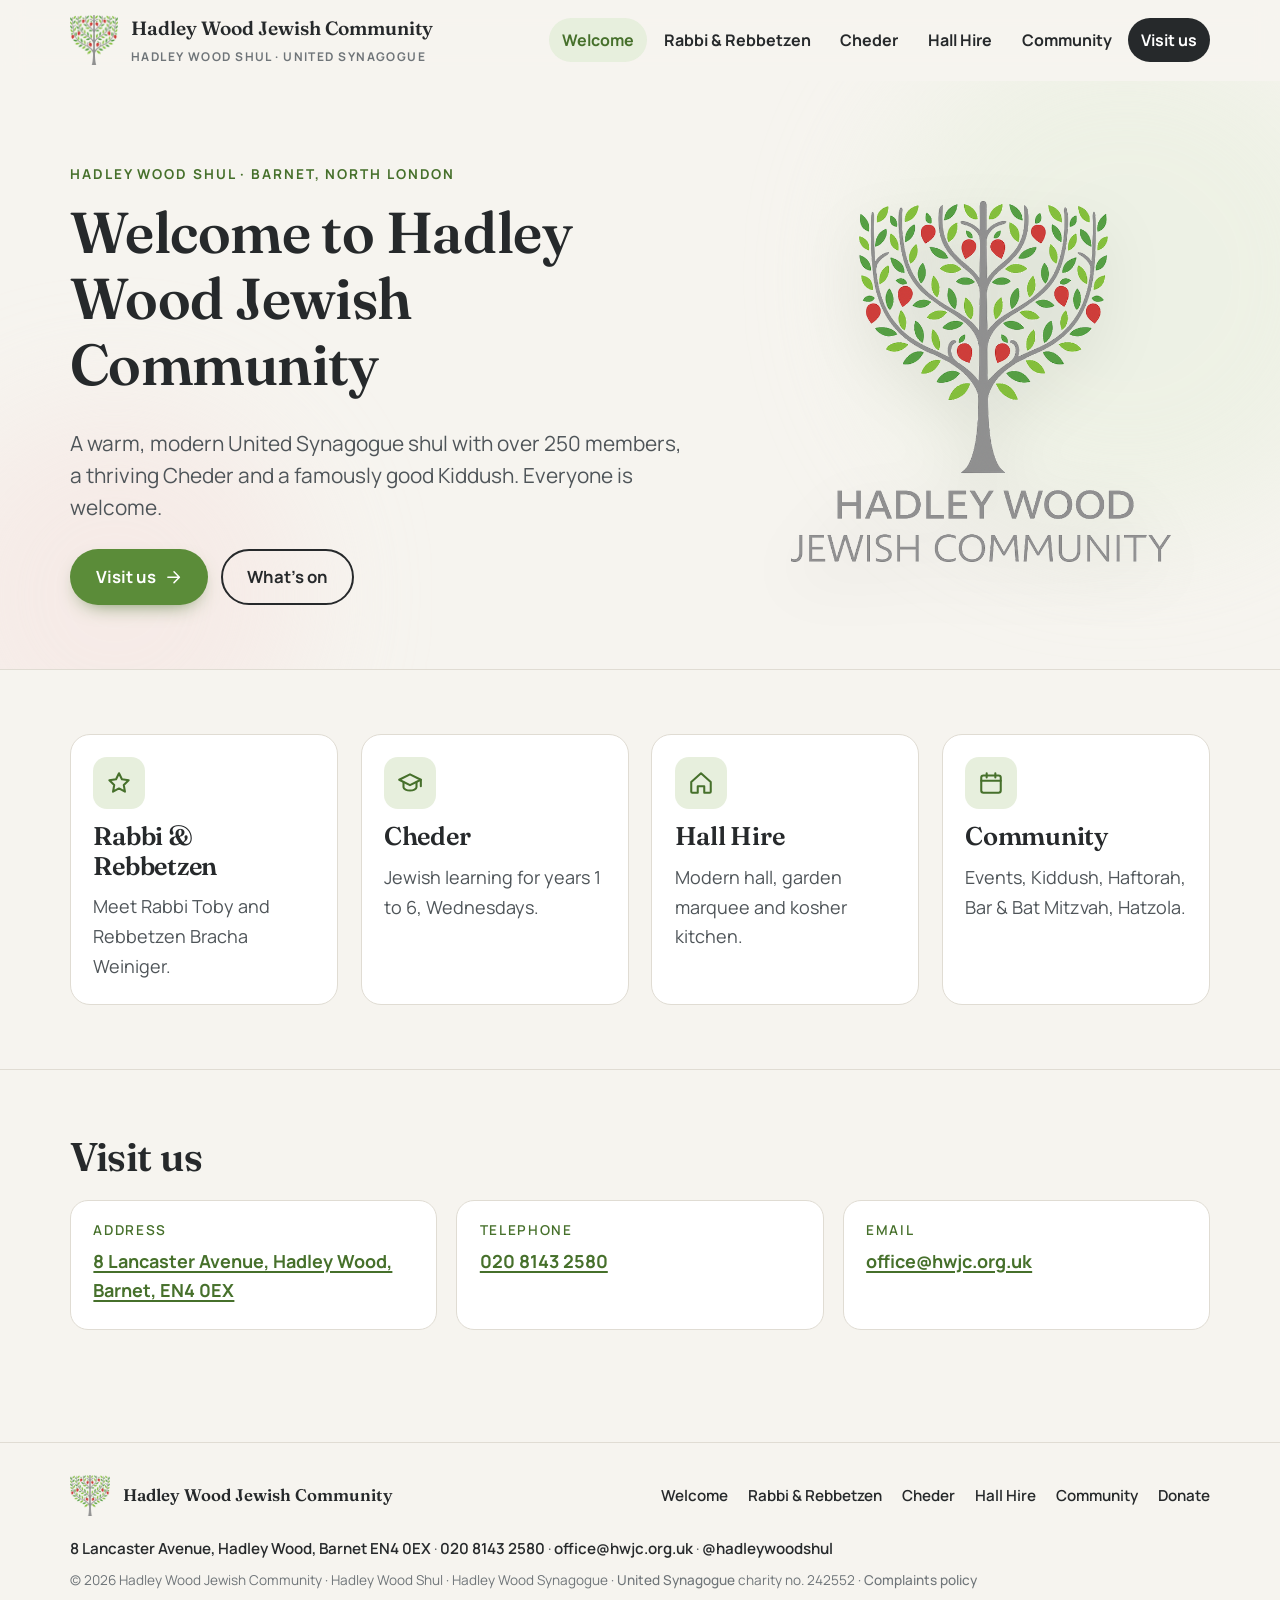
==== index.html @ 15d9c7f5 "Cut every page down to short, simple content - Each page now fits in about two screens on phone and " ====
<!DOCTYPE html>
<html lang="en-GB" data-palette="stone" class="no-js">
<head>
<meta charset="utf-8">
<meta name="viewport" content="width=device-width, initial-scale=1">
<title>Hadley Wood Jewish Community | Hadley Wood Shul &amp; Synagogue, Barnet</title>
<meta name="description" content="Hadley Wood Jewish Community (Hadley Wood Shul) is a warm, modern United Synagogue community in Hadley Wood, Barnet, North London. Services, Cheder, hall hire and events.">
<meta name="keywords" content="Hadley Wood Shul, Hadley Wood Jewish Community, Hadley Wood Synagogue, HWJC, synagogue Barnet, shul Barnet, United Synagogue Hadley Wood, Jewish community North London, cheder Hadley Wood, hall hire Hadley Wood, Rabbi Toby Weiniger, Rebbetzen Bracha Weiniger">
<link rel="canonical" href="https://YOUR-DOMAIN/">
<meta name="robots" content="index, follow, max-image-preview:large">
<meta name="theme-color" content="#f6f4ef">
<meta property="og:type" content="website">
<meta property="og:site_name" content="Hadley Wood Jewish Community">
<meta property="og:title" content="Hadley Wood Jewish Community | Hadley Wood Shul &amp; Synagogue, Barnet">
<meta property="og:description" content="Hadley Wood Jewish Community (Hadley Wood Shul) is a warm, modern United Synagogue community in Hadley Wood, Barnet, North London. Services, Cheder, hall hire and events.">
<meta property="og:url" content="https://YOUR-DOMAIN/">
<meta property="og:image" content="https://YOUR-DOMAIN/assets/img/og-image.jpg">
<meta property="og:locale" content="en_GB">
<meta name="twitter:card" content="summary_large_image">
<meta name="twitter:title" content="Hadley Wood Jewish Community | Hadley Wood Shul &amp; Synagogue, Barnet">
<meta name="twitter:description" content="Hadley Wood Jewish Community (Hadley Wood Shul) is a warm, modern United Synagogue community in Hadley Wood, Barnet, North London. Services, Cheder, hall hire and events.">
<meta name="twitter:image" content="https://YOUR-DOMAIN/assets/img/og-image.jpg">
<link rel="icon" type="image/png" sizes="32x32" href="assets/img/favicon-32.png">
<link rel="icon" type="image/png" sizes="64x64" href="assets/img/favicon-64.png">
<link rel="apple-touch-icon" href="assets/img/apple-touch-icon.png">
<link rel="preconnect" href="https://fonts.googleapis.com">
<link rel="preconnect" href="https://fonts.gstatic.com" crossorigin>
<link rel="stylesheet" href="https://fonts.googleapis.com/css2?family=Fraunces:opsz,wght@9..144,500;9..144,600&family=Manrope:wght@500;600;700;800&display=swap">
<link rel="stylesheet" href="css/styles.css">
<script type="application/ld+json">{"@context": "https://schema.org", "@type": ["Synagogue", "Organization"], "name": "Hadley Wood Jewish Community", "alternateName": ["Hadley Wood Shul", "Hadley Wood Synagogue", "HWJC"], "url": "https://YOUR-DOMAIN/", "logo": "https://YOUR-DOMAIN/assets/img/hwjc-logo.png", "image": "https://YOUR-DOMAIN/assets/img/og-image.jpg", "telephone": "+44 20 8143 2580", "email": "office@hwjc.org.uk", "address": {"@type": "PostalAddress", "streetAddress": "8 Lancaster Avenue", "addressLocality": "Hadley Wood, Barnet", "addressRegion": "Hertfordshire", "postalCode": "EN4 0EX", "addressCountry": "GB"}, "areaServed": ["Hadley Wood", "Barnet", "Cockfosters", "Enfield", "North London"], "parentOrganization": {"@type": "Organization", "name": "United Synagogue", "url": "https://www.theus.org.uk/"}, "sameAs": ["https://www.instagram.com/hadleywoodshul", "https://www.facebook.com/hadleywoodjewishcommunity/"]}</script>

<script>document.documentElement.classList.remove('no-js');</script>
</head>
<body>
<a class="skip-link" href="#main">Skip to main content</a>
<header class="site-header">
  <div class="container header-inner">
    <a class="brand" href="index.html" aria-label="Hadley Wood Jewish Community home">
      <img src="assets/img/hwjc-tree.png" alt="" width="48" height="49">
      <span><span class="brand__name">Hadley Wood Jewish Community</span><span class="brand__sub">Hadley Wood Shul &middot; United Synagogue</span></span>
    </a>
    <button class="nav-toggle" type="button" aria-expanded="false" aria-controls="site-nav"><svg viewBox="0 0 24 24" fill="none" stroke="currentColor" stroke-width="1.9" stroke-linecap="round" stroke-linejoin="round" aria-hidden="true"><path d="M4 7h16M4 12h16M4 17h16"/></svg><span class="nav-toggle__label">Menu</span></button>
    <nav class="site-nav" id="site-nav" aria-label="Main navigation">
      <ul>
<li><a href="index.html" aria-current="page">Welcome</a></li>
<li><a href="rabbi.html">Rabbi &amp; Rebbetzen</a></li>
<li><a href="cheder.html">Cheder</a></li>
<li><a href="hall-hire.html">Hall Hire</a></li>
<li><a href="community.html">Community</a></li>
<li class="nav-cta"><a href="index.html#visit">Visit us</a></li>
      </ul>
    </nav>
  </div>
</header>
<main id="main">

<section class="hero" aria-labelledby="welcome-title">
  <div class="container hero__grid">
    <div>
      <span class="eyebrow reveal">Hadley Wood Shul &middot; Barnet, North London</span>
      <h1 id="welcome-title" class="reveal" data-delay="1">Welcome to Hadley Wood Jewish Community</h1>
      <p class="lead reveal" data-delay="2">A warm, modern United Synagogue shul with over 250 members, a thriving Cheder and a famously good Kiddush. Everyone is welcome.</p>
      <div class="btn-row reveal" data-delay="3">
        <a class="btn btn--primary" href="#visit">Visit us <svg viewBox="0 0 24 24" fill="none" stroke="currentColor" stroke-width="1.9" stroke-linecap="round" stroke-linejoin="round" aria-hidden="true"><path d="M5 12h14M13 5l7 7-7 7"/></svg></a>
        <a class="btn btn--outline" href="community.html">What&rsquo;s on</a>
      </div>
    </div>
    <div class="hero__logo reveal" data-delay="2">
      <img src="assets/img/hwjc-logo.png" alt="Hadley Wood Jewish Community logo" width="700" height="665" fetchpriority="high">
    </div>
  </div>
</section>

<section class="section" aria-label="Explore the site">
  <div class="container">
    <div class="card-grid reveal-stagger">
      <a class="card card--link" href="rabbi.html">
        <div class="card__icon"><svg viewBox="0 0 24 24" fill="none" stroke="currentColor" stroke-width="1.9" stroke-linecap="round" stroke-linejoin="round" aria-hidden="true"><path d="M12 3l2.7 5.6 6.2.9-4.5 4.3 1.1 6.2L12 17l-5.5 3 1.1-6.2L3.1 9.5l6.2-.9z"/></svg></div>
        <h3>Rabbi &amp; Rebbetzen</h3>
        <p>Meet Rabbi Toby and Rebbetzen Bracha Weiniger.</p>
      </a>
      <a class="card card--link" href="cheder.html">
        <div class="card__icon"><svg viewBox="0 0 24 24" fill="none" stroke="currentColor" stroke-width="1.9" stroke-linecap="round" stroke-linejoin="round" aria-hidden="true"><path d="M2 9l10-5 10 5-10 5z"/><path d="M6 11v5c0 1.5 3 3 6 3s6-1.5 6-3v-5M22 9v6"/></svg></div>
        <h3>Cheder</h3>
        <p>Jewish learning for years 1 to 6, Wednesdays.</p>
      </a>
      <a class="card card--link" href="hall-hire.html">
        <div class="card__icon"><svg viewBox="0 0 24 24" fill="none" stroke="currentColor" stroke-width="1.9" stroke-linecap="round" stroke-linejoin="round" aria-hidden="true"><path d="M3 11l9-8 9 8v9a1 1 0 0 1-1 1h-5v-6H9v6H4a1 1 0 0 1-1-1z"/></svg></div>
        <h3>Hall Hire</h3>
        <p>Modern hall, garden marquee and kosher kitchen.</p>
      </a>
      <a class="card card--link" href="community.html">
        <div class="card__icon"><svg viewBox="0 0 24 24" fill="none" stroke="currentColor" stroke-width="1.9" stroke-linecap="round" stroke-linejoin="round" aria-hidden="true"><rect x="3" y="5" width="18" height="16" rx="2"/><path d="M3 10h18M8 3v4M16 3v4"/></svg></div>
        <h3>Community</h3>
        <p>Events, Kiddush, Haftorah, Bar &amp; Bat Mitzvah, Hatzola.</p>
      </a>
    </div>
  </div>
</section>

<section class="section" id="visit" aria-labelledby="visit-title">
  <div class="container">
    <h2 id="visit-title" class="reveal">Visit us</h2>
    <div class="contact-grid reveal-stagger">
      <div class="contact-item">
        <h3>Address</h3>
        <address><a href="https://www.google.com/maps/search/?api=1&query=8+Lancaster+Avenue+Hadley+Wood+Barnet+EN4+0EX" rel="noopener" target="_blank">8 Lancaster Avenue, Hadley Wood, Barnet, EN4 0EX</a></address>
      </div>
      <div class="contact-item">
        <h3>Telephone</h3>
        <a href="tel:+442081432580">020 8143 2580</a>
      </div>
      <div class="contact-item">
        <h3>Email</h3>
        <a href="mailto:office@hwjc.org.uk">office@hwjc.org.uk</a>
      </div>
    </div>
  </div>
</section>
</main>
<footer class="site-footer">
  <div class="container">
    <div class="footer-row">
      <a class="brand brand--footer" href="index.html"><img src="assets/img/hwjc-tree.png" alt="" width="40" height="41"><span class="brand__name">Hadley Wood Jewish Community</span></a>
      <ul class="footer-links">
        <li><a href="index.html">Welcome</a></li>
        <li><a href="rabbi.html">Rabbi &amp; Rebbetzen</a></li>
        <li><a href="cheder.html">Cheder</a></li>
        <li><a href="hall-hire.html">Hall Hire</a></li>
        <li><a href="community.html">Community</a></li>
        <li><a href="https://theus.org.uk/donate/?project=My%20Community&amp;synagogue=130" rel="noopener" target="_blank">Donate</a></li>
      </ul>
    </div>
    <p class="footer-contact"><a href="https://www.google.com/maps/search/?api=1&query=8+Lancaster+Avenue+Hadley+Wood+Barnet+EN4+0EX" rel="noopener" target="_blank">8 Lancaster Avenue, Hadley Wood, Barnet EN4 0EX</a> <span class="sep">&middot;</span> <a href="tel:+442081432580">020 8143 2580</a> <span class="sep">&middot;</span> <a href="mailto:office@hwjc.org.uk">office@hwjc.org.uk</a> <span class="sep">&middot;</span> <a href="https://www.instagram.com/hadleywoodshul" rel="noopener" target="_blank">@hadleywoodshul</a></p>
    <p class="footer-bottom">&copy; <span data-year>2026</span> Hadley Wood Jewish Community &middot; Hadley Wood Shul &middot; Hadley Wood Synagogue &middot; <a href="https://www.theus.org.uk/" rel="noopener" target="_blank">United Synagogue</a> charity no. 242552 &middot; <a href="https://www.theus.org.uk/sites/default/files/United%20Synagogue%20Complaints%20Policy_0.pdf" rel="noopener" target="_blank">Complaints policy</a></p>
  </div>
</footer>
<script src="js/main.js" defer></script>
</body>
</html>
---- css/styles.css ----
/* =====================================================================
   Hadley Wood Jewish Community — site styles
   Palette is controlled by CSS variables. Change data-palette on <html>
   (or add ?palette=slate|linen|mono to the URL to preview).
   ===================================================================== */

:root,
[data-palette="stone"] {
  /* Stone & Sage (default) — warm neutral, logo green accent, pomegranate for calls to action */
  --bg: #f6f4ef;
  --bg-alt: #ece9e1;
  --surface: #ffffff;
  --ink: #26292b;
  --ink-soft: #4f5559;
  --muted: #6f7579;
  --line: #e0dcd3;
  --accent: #5b8c39;
  --accent-strong: #46702b;
  --accent-soft: #e7efdd;
  --secondary: #b8392e;
  --secondary-soft: #f6e4e1;
  --focus: #1f5fbf;
}

[data-palette="slate"] {
  /* Soft Slate — cool neutral, muted teal accent */
  --bg: #f3f5f7;
  --bg-alt: #e7ebef;
  --surface: #ffffff;
  --ink: #1f2a33;
  --ink-soft: #46535e;
  --muted: #6b7680;
  --line: #d9dfe5;
  --accent: #3b7f79;
  --accent-strong: #2d635e;
  --accent-soft: #dfeeec;
  --secondary: #b8392e;
  --secondary-soft: #f6e4e1;
  --focus: #1f5fbf;
}

[data-palette="linen"] {
  /* Warm Linen — cream, olive accent, terracotta secondary */
  --bg: #faf6ef;
  --bg-alt: #f1eadf;
  --surface: #fffdf9;
  --ink: #2e2a26;
  --ink-soft: #55504a;
  --muted: #76706a;
  --line: #e5dccc;
  --accent: #6a7a35;
  --accent-strong: #525f28;
  --accent-soft: #ecefd9;
  --secondary: #bf5f3a;
  --secondary-soft: #f8e6dc;
  --focus: #1f5fbf;
}

[data-palette="mono"] {
  /* Cloud & Charcoal — near-monochrome with the logo green only */
  --bg: #fafafa;
  --bg-alt: #f0f0f0;
  --surface: #ffffff;
  --ink: #222426;
  --ink-soft: #4a4d50;
  --muted: #6e7275;
  --line: #e2e2e2;
  --accent: #5b8c39;
  --accent-strong: #46702b;
  --accent-soft: #e7efdd;
  --secondary: #3a3d40;
  --secondary-soft: #e9eaeb;
  --focus: #1f5fbf;
}

/* ---------- Base ---------- */
*,
*::before,
*::after { box-sizing: border-box; }

html {
  scroll-behavior: smooth;
  -webkit-text-size-adjust: 100%;
}

body {
  margin: 0;
  font-family: "Manrope", system-ui, -apple-system, "Segoe UI", Roboto, Helvetica, Arial, sans-serif;
  font-size: 1.125rem; /* 18px base — comfortable for all ages */
  line-height: 1.65;
  color: var(--ink);
  background: var(--bg);
  overflow-x: hidden;
}

h1, h2, h3, h4 {
  font-family: "Fraunces", Georgia, "Times New Roman", serif;
  font-weight: 600;
  line-height: 1.15;
  letter-spacing: -0.01em;
  color: var(--ink);
  margin: 0 0 0.5em;
}

h1 { font-size: clamp(2.2rem, 5vw, 3.6rem); }
h2 { font-size: clamp(1.75rem, 3.5vw, 2.5rem); }
h3 { font-size: clamp(1.3rem, 2.2vw, 1.6rem); }
h4 { font-size: 1.15rem; font-family: "Manrope", system-ui, sans-serif; font-weight: 700; }

p { margin: 0 0 1.1em; }
p:last-child { margin-bottom: 0; }

a {
  color: var(--accent-strong);
  text-decoration: underline;
  text-underline-offset: 0.15em;
  text-decoration-thickness: 1.5px;
}
a:hover { color: var(--ink); }

a:focus-visible,
button:focus-visible,
summary:focus-visible {
  outline: 3px solid var(--focus);
  outline-offset: 3px;
  border-radius: 4px;
}

img { max-width: 100%; height: auto; display: block; }

ul, ol { padding-left: 1.3em; }
li { margin-bottom: 0.35em; }

.sr-only {
  position: absolute !important;
  width: 1px; height: 1px;
  padding: 0; margin: -1px;
  overflow: hidden;
  clip: rect(0, 0, 0, 0);
  white-space: nowrap;
  border: 0;
}

.skip-link {
  position: absolute;
  left: 1rem;
  top: -4rem;
  background: var(--ink);
  color: #fff;
  padding: 0.75rem 1rem;
  border-radius: 8px;
  z-index: 1000;
  transition: top 0.2s;
}
.skip-link:focus { top: 1rem; }

.container {
  width: min(100% - 2.5rem, 1140px);
  margin-inline: auto;
}
.container--narrow { width: min(100% - 2.5rem, 800px); }

.eyebrow {
  display: inline-block;
  font-size: 0.85rem;
  font-weight: 700;
  letter-spacing: 0.14em;
  text-transform: uppercase;
  color: var(--accent-strong);
  margin-bottom: 0.9rem;
}

.lead {
  font-size: 1.3rem;
  line-height: 1.55;
  color: var(--ink-soft);
}

.muted { color: var(--muted); }

/* ---------- Buttons ---------- */
.btn {
  display: inline-flex;
  align-items: center;
  gap: 0.5rem;
  min-height: 3.1rem;
  padding: 0.75rem 1.5rem;
  border-radius: 999px;
  font-weight: 700;
  font-size: 1.05rem;
  text-decoration: none;
  border: 2px solid transparent;
  cursor: pointer;
  transition: transform 0.18s ease, background 0.18s ease, box-shadow 0.18s ease, color 0.18s ease;
}
.btn:hover { transform: translateY(-2px); }
.btn:active { transform: translateY(0); }

.btn--primary {
  background: var(--accent);
  color: #fff;
  box-shadow: 0 8px 22px -12px var(--accent-strong);
}
.btn--primary:hover { background: var(--accent-strong); color: #fff; }

.btn--secondary {
  background: var(--secondary);
  color: #fff;
}
.btn--secondary:hover { filter: brightness(0.92); color: #fff; }

.btn--outline {
  background: transparent;
  color: var(--ink);
  border-color: var(--ink);
}
.btn--outline:hover { background: var(--ink); color: #fff; }

.btn--light {
  background: #fff;
  color: var(--ink);
}
.btn--light:hover { background: var(--bg-alt); color: var(--ink); }

.btn svg { width: 1.1em; height: 1.1em; flex: none; }

.btn-row {
  display: flex;
  flex-wrap: wrap;
  gap: 0.8rem;
  margin-top: 1.6rem;
}

/* ---------- Header ---------- */
.site-header {
  position: sticky;
  top: 0;
  z-index: 100;
  background: color-mix(in srgb, var(--bg) 88%, transparent);
  backdrop-filter: saturate(160%) blur(12px);
  -webkit-backdrop-filter: saturate(160%) blur(12px);
  border-bottom: 1px solid transparent;
  transition: border-color 0.25s, box-shadow 0.25s;
}
.site-header.is-scrolled {
  border-bottom-color: var(--line);
  box-shadow: 0 6px 24px -20px rgba(0, 0, 0, 0.35);
}

.header-inner {
  display: flex;
  align-items: center;
  justify-content: space-between;
  gap: 1rem;
  min-height: 5rem;
}

.brand {
  display: flex;
  align-items: center;
  gap: 0.8rem;
  text-decoration: none;
  color: var(--ink);
}
.brand img {
  width: 48px;
  height: auto;
  transition: transform 0.25s;
}
.brand:hover img { transform: rotate(-4deg) scale(1.04); }
.brand__name {
  font-family: "Fraunces", Georgia, serif;
  font-weight: 600;
  font-size: 1.2rem;
  line-height: 1.1;
}
.brand__sub {
  display: block;
  font-family: "Manrope", system-ui, sans-serif;
  font-size: 0.75rem;
  font-weight: 700;
  letter-spacing: 0.12em;
  text-transform: uppercase;
  color: var(--muted);
  margin-top: 0.2rem;
  white-space: nowrap;
}

.nav-toggle {
  display: none;
  align-items: center;
  gap: 0.5rem;
  min-height: 3rem;
  padding: 0.5rem 0.9rem;
  border: 2px solid var(--ink);
  border-radius: 999px;
  background: transparent;
  color: var(--ink);
  font: inherit;
  font-weight: 700;
  cursor: pointer;
}
.nav-toggle svg { width: 22px; height: 22px; }

.site-nav ul {
  list-style: none;
  display: flex;
  align-items: center;
  gap: 0.25rem;
  margin: 0;
  padding: 0;
}
.site-nav li { margin: 0; position: relative; }
.site-nav a,
.site-nav .nav-btn {
  display: inline-flex;
  align-items: center;
  gap: 0.35rem;
  min-height: 2.8rem;
  padding: 0.5rem 0.8rem;
  border-radius: 999px;
  color: var(--ink);
  font-weight: 700;
  font-size: 1rem;
  text-decoration: none;
  background: transparent;
  border: 0;
  font-family: inherit;
  cursor: pointer;
  white-space: nowrap;
  transition: background 0.18s, color 0.18s;
}
.site-nav a:hover,
.site-nav .nav-btn:hover,
.site-nav a[aria-current="page"] {
  background: var(--accent-soft);
  color: var(--accent-strong);
}
.site-nav .nav-btn svg { width: 16px; height: 16px; transition: transform 0.2s; }
.site-nav .nav-btn[aria-expanded="true"] svg { transform: rotate(180deg); }

.submenu {
  position: absolute;
  top: calc(100% + 0.4rem);
  left: 0;
  min-width: 15rem;
  background: var(--surface);
  border: 1px solid var(--line);
  border-radius: 14px;
  box-shadow: 0 18px 40px -20px rgba(0, 0, 0, 0.35);
  padding: 0.5rem;
  display: none;
  flex-direction: column;
  gap: 0.1rem;
  z-index: 50;
}
.submenu.is-open { display: flex; }
.submenu a {
  display: flex;
  border-radius: 10px;
  width: 100%;
  font-weight: 600;
}

.nav-cta a {
  background: var(--ink);
  color: #fff;
}
.nav-cta a:hover { background: var(--accent-strong); color: #fff; }

@media (max-width: 1000px) {
  .nav-toggle { display: inline-flex; }
  .site-nav {
    position: absolute;
    top: 100%;
    left: 0;
    right: 0;
    background: var(--surface);
    border-bottom: 1px solid var(--line);
    box-shadow: 0 24px 40px -24px rgba(0, 0, 0, 0.4);
    display: none;
    padding: 0.75rem 1.25rem 1.25rem;
  }
  .site-nav.is-open { display: block; }
  .site-nav ul {
    flex-direction: column;
    align-items: stretch;
    gap: 0.2rem;
  }
  .site-nav a,
  .site-nav .nav-btn {
    width: 100%;
    justify-content: space-between;
    font-size: 1.1rem;
    min-height: 3.2rem;
  }
  .submenu {
    position: static;
    box-shadow: none;
    border: 0;
    background: var(--bg-alt);
    margin: 0.25rem 0 0.5rem;
  }
  .brand__name { font-size: 1.05rem; }
  .brand__sub { display: none; }
}

/* ---------- Hero ---------- */
.hero {
  position: relative;
  overflow: hidden;
  padding: clamp(2.5rem, 6vw, 5rem) 0 clamp(2.5rem, 5vw, 4rem);
  isolation: isolate;
}
.hero::before,
.hero::after {
  content: "";
  position: absolute;
  z-index: -1;
  border-radius: 50%;
  filter: blur(60px);
  opacity: 0.55;
  pointer-events: none;
}
.hero::before {
  width: 40vw; height: 40vw;
  max-width: 560px; max-height: 560px;
  background: var(--accent-soft);
  top: -10%; right: -8%;
}
.hero::after {
  width: 30vw; height: 30vw;
  max-width: 420px; max-height: 420px;
  background: var(--secondary-soft);
  bottom: -20%; left: -6%;
}

.hero__grid {
  display: grid;
  grid-template-columns: 1.15fr 0.85fr;
  gap: clamp(2rem, 5vw, 5rem);
  align-items: center;
}
.hero__logo {
  width: min(100%, 380px);
  margin-inline: auto;
  filter: drop-shadow(0 20px 30px rgba(0, 0, 0, 0.12));
}
.hero__logo img { width: 100%; }

.hero--simple {
  padding: clamp(2rem, 5vw, 3.5rem) 0;
}
.hero--simple .lead { max-width: 46rem; }

@media (max-width: 860px) {
  .hero__grid { grid-template-columns: 1fr; }
  .hero__logo { width: min(55%, 200px); order: -1; }
}

/* ---------- Sections ---------- */
.section {
  padding: clamp(2rem, 5vw, 4rem) 0;
}
.section--tight { padding: clamp(2rem, 5vw, 3.5rem) 0; }
/* Faint grey line between every section */
.section + .section { border-top: 1px solid var(--line); }
.hero + .section { border-top: 1px solid var(--line); }

.section-head {
  max-width: 44rem;
  margin-bottom: clamp(1.75rem, 4vw, 3rem);
}
.section-head.center { margin-inline: auto; text-align: center; }

.split {
  display: grid;
  grid-template-columns: repeat(2, minmax(0, 1fr));
  gap: clamp(2rem, 5vw, 4.5rem);
  align-items: center;
}
.split--reverse > :first-child { order: 2; }
.split--top { align-items: start; }
@media (max-width: 860px) {
  .split { grid-template-columns: 1fr; }
  .split--reverse > :first-child { order: 0; }
}

.card-grid {
  display: grid;
  grid-template-columns: repeat(auto-fit, minmax(240px, 1fr));
  gap: 1.4rem;
}

.card {
  background: var(--surface);
  border: 1px solid var(--line);
  border-radius: 20px;
  padding: 1.4rem;
  display: flex;
  flex-direction: column;
  gap: 0.6rem;
  transition: transform 0.22s ease, box-shadow 0.22s ease, border-color 0.22s;
}
.card:hover {
  transform: translateY(-4px);
  box-shadow: 0 22px 40px -28px rgba(0, 0, 0, 0.35);
  border-color: var(--accent-soft);
}
.card h3 { margin: 0.2rem 0 0.1rem; }
.card p { color: var(--ink-soft); }
.card__icon {
  width: 52px; height: 52px;
  border-radius: 14px;
  background: var(--accent-soft);
  color: var(--accent-strong);
  display: grid;
  place-items: center;
}
.card__icon svg { width: 26px; height: 26px; }
.card .btn, .card > a.card-link { margin-top: auto; align-self: flex-start; }
.card-link {
  font-weight: 700;
  text-decoration: none;
  display: inline-flex;
  align-items: center;
  gap: 0.4rem;
}
.card-link svg { width: 1em; height: 1em; transition: transform 0.2s; }
.card-link:hover svg { transform: translateX(3px); }

.card--accent { background: var(--accent-soft); border-color: transparent; }
.card--secondary { background: var(--secondary-soft); border-color: transparent; }
.card--secondary .card__icon { background: #fff; color: var(--secondary); }

/* Whole-card links */
a.card { text-decoration: none; color: inherit; }
a.card h3 { color: var(--ink); }
a.card:hover h3 { color: var(--accent-strong); }
.card-grid--wide { grid-template-columns: repeat(auto-fit, minmax(300px, 1fr)); align-items: start; }
.card .btn { margin-top: auto; align-self: flex-start; }

/* Stats */
.stats {
  list-style: none;
  padding: 0;
  margin: 0;
  display: grid;
  grid-template-columns: repeat(3, 1fr);
  gap: 1rem;
}
.stats li {
  margin: 0;
  background: var(--surface);
  border: 1px solid var(--line);
  border-radius: 18px;
  padding: 1.2rem 1rem;
  text-align: center;
}
.stats strong {
  display: block;
  font-family: "Fraunces", Georgia, serif;
  font-size: 2rem;
  font-weight: 600;
  color: var(--accent-strong);
  line-height: 1.1;
}
.stats span { font-size: 0.95rem; color: var(--muted); }
@media (max-width: 520px) { .stats { grid-template-columns: 1fr; } }

/* Tick lists */
.ticks {
  list-style: none;
  padding: 0;
  margin: 0;
}
.ticks li {
  position: relative;
  padding-left: 2rem;
  margin-bottom: 0.6rem;
}
.ticks li::before {
  content: "";
  position: absolute;
  left: 0; top: 0.45em;
  width: 0.55em; height: 0.9em;
  border: solid var(--accent);
  border-width: 0 3px 3px 0;
  transform: translateY(-0.15em) rotate(45deg);
  margin-left: 0.35em;
}

/* Images */
.frame {
  border-radius: 24px;
  overflow: hidden;
  background: var(--bg-alt);
  box-shadow: 0 30px 60px -36px rgba(0, 0, 0, 0.45);
}
.frame img { width: 100%; height: 100%; object-fit: cover; }
.frame--portrait { aspect-ratio: 4 / 3; }

.gallery {
  display: grid;
  grid-template-columns: repeat(3, 1fr);
  gap: 1.2rem;
}
.gallery figure {
  margin: 0;
  border-radius: 20px;
  overflow: hidden;
  background: var(--surface);
  border: 1px solid var(--line);
  display: flex;
  flex-direction: column;
}
.gallery figure img {
  aspect-ratio: 4 / 3;
  width: 100%;
  object-fit: cover;
  transition: transform 0.6s ease;
}
.gallery figure:hover img { transform: scale(1.04); }
.gallery figcaption {
  padding: 0.75rem 1.1rem;
  font-size: 1rem;
  color: var(--ink-soft);
}
.gallery figcaption strong { display: block; color: var(--ink); font-size: 1.05rem; }
@media (max-width: 860px) { .gallery { grid-template-columns: 1fr; } }

.gallery--feature { grid-template-columns: 2fr 1fr; }
.gallery--feature figure:first-child { grid-row: span 2; }
.gallery--feature figure:first-child img { aspect-ratio: auto; height: 100%; }
@media (max-width: 860px) {
  .gallery--feature { grid-template-columns: 1fr; }
  .gallery--feature figure:first-child img { aspect-ratio: 4 / 3; height: auto; }
}

/* Fact list / info rows */
.facts {
  list-style: none;
  padding: 0;
  margin: 0;
  display: grid;
  gap: 0.75rem;
}
.facts li {
  display: grid;
  grid-template-columns: 7rem 1fr;
  gap: 1rem;
  padding: 0.9rem 1.1rem;
  background: var(--surface);
  border: 1px solid var(--line);
  border-radius: 14px;
  margin: 0;
}
.facts li span:first-child {
  font-weight: 800;
  letter-spacing: 0.08em;
  text-transform: uppercase;
  font-size: 0.8rem;
  color: var(--accent-strong);
  padding-top: 0.3rem;
}
@media (max-width: 520px) { .facts li { grid-template-columns: 1fr; gap: 0.2rem; } }

.price-tag {
  display: inline-flex;
  align-items: baseline;
  gap: 0.4rem;
  font-family: "Fraunces", Georgia, serif;
  font-size: 2.4rem;
  font-weight: 600;
  color: var(--ink);
}
.price-tag small {
  font-family: "Manrope", system-ui, sans-serif;
  font-size: 1rem;
  font-weight: 600;
  color: var(--muted);
}

/* Quotes */
.quotes {
  display: grid;
  grid-template-columns: repeat(auto-fit, minmax(280px, 1fr));
  gap: 1.4rem;
}
.quote {
  margin: 0;
  background: var(--surface);
  border-radius: 20px;
  padding: 1.75rem;
  border: 1px solid var(--line);
  position: relative;
}
.quote::before {
  content: "\201C";
  font-family: "Fraunces", Georgia, serif;
  font-size: 4rem;
  line-height: 1;
  color: var(--accent);
  position: absolute;
  top: 0.6rem; left: 1.2rem;
  opacity: 0.5;
}
.quote p { padding-top: 1.4rem; font-size: 1.05rem; }
.quote cite {
  display: block;
  margin-top: 1rem;
  font-style: normal;
  font-weight: 700;
  color: var(--accent-strong);
}

/* Timeline */
.timeline {
  list-style: none;
  padding: 0;
  margin: 0;
  display: grid;
  gap: 0;
  position: relative;
}
.timeline::before {
  content: "";
  position: absolute;
  left: 0.55rem;
  top: 0.5rem;
  bottom: 0.5rem;
  width: 2px;
  background: var(--line);
}
.timeline li {
  position: relative;
  padding: 0 0 1.6rem 2.4rem;
  margin: 0;
}
.timeline li::before {
  content: "";
  position: absolute;
  left: 0;
  top: 0.45rem;
  width: 1.15rem;
  height: 1.15rem;
  border-radius: 50%;
  background: var(--accent);
  border: 3px solid var(--bg);
  box-shadow: 0 0 0 2px var(--accent-soft);
}
.timeline strong {
  display: block;
  font-family: "Fraunces", Georgia, serif;
  font-size: 1.25rem;
  color: var(--ink);
}

/* Steps */
.steps {
  counter-reset: step;
  list-style: none;
  padding: 0;
  margin: 0;
  display: grid;
  gap: 1rem;
}
.steps li {
  counter-increment: step;
  display: grid;
  grid-template-columns: 3rem 1fr;
  gap: 1rem;
  align-items: start;
  margin: 0;
}
.steps li::before {
  content: counter(step);
  width: 3rem; height: 3rem;
  border-radius: 50%;
  background: var(--accent-soft);
  color: var(--accent-strong);
  font-weight: 800;
  font-size: 1.2rem;
  display: grid;
  place-items: center;
}

/* Banner / CTA */
.cta-band {
  background: var(--ink);
  color: #fff;
  border-radius: 28px;
  padding: clamp(2rem, 5vw, 3.5rem);
  display: grid;
  grid-template-columns: 1.4fr 1fr;
  gap: 2rem;
  align-items: center;
  position: relative;
  overflow: hidden;
}
.cta-band::after {
  content: "";
  position: absolute;
  right: -10%; top: -40%;
  width: 60%; height: 180%;
  background: radial-gradient(closest-side, color-mix(in srgb, var(--accent) 60%, transparent), transparent);
  opacity: 0.55;
  pointer-events: none;
}
.cta-band > * { position: relative; z-index: 1; }
.cta-band h2 { color: #fff; }
.cta-band p { color: rgba(255, 255, 255, 0.82); }
.cta-band .btn-row { justify-content: flex-end; }
@media (max-width: 760px) {
  .cta-band { grid-template-columns: 1fr; }
  .cta-band .btn-row { justify-content: flex-start; }
}

.notice {
  display: flex;
  gap: 0.9rem;
  align-items: flex-start;
  background: var(--secondary-soft);
  border-left: 5px solid var(--secondary);
  border-radius: 14px;
  padding: 1.1rem 1.3rem;
  margin: 1.5rem 0;
}
.notice svg { width: 26px; height: 26px; flex: none; color: var(--secondary); margin-top: 0.2rem; }
.notice p { margin: 0; }

.emergency-number {
  font-family: "Fraunces", Georgia, serif;
  font-size: clamp(1.8rem, 4vw, 2.6rem);
  font-weight: 600;
  letter-spacing: 0.02em;
  color: var(--ink);
  text-decoration: none;
}

/* Contact block */
.contact-grid {
  display: grid;
  grid-template-columns: repeat(auto-fit, minmax(230px, 1fr));
  gap: 1.2rem;
}
.contact-item {
  background: var(--surface);
  border: 1px solid var(--line);
  border-radius: 18px;
  padding: 1.4rem;
}
.contact-item h3 { font-family: "Manrope", system-ui, sans-serif; font-size: 0.85rem; letter-spacing: 0.12em; text-transform: uppercase; color: var(--accent-strong); margin-bottom: 0.5rem; }
.contact-item a { font-weight: 700; word-break: break-word; }
.contact-item address { font-style: normal; }

/* Anchor offset for sticky header */
[id] { scroll-margin-top: 6rem; }

/* ---------- Footer ---------- */
.site-footer {
  border-top: 1px solid var(--line);
  padding: 2rem 0 1.5rem;
  margin-top: clamp(1.5rem, 4vw, 3rem);
  font-size: 0.95rem;
  color: var(--ink-soft);
}
.footer-row {
  display: flex;
  flex-wrap: wrap;
  align-items: center;
  justify-content: space-between;
  gap: 1rem 2rem;
}
.brand--footer img { width: 40px; }
.brand--footer .brand__name { font-size: 1.05rem; }
.footer-links {
  list-style: none;
  padding: 0;
  margin: 0;
  display: flex;
  flex-wrap: wrap;
  gap: 0.25rem 1.25rem;
}
.footer-links li { margin: 0; }
.site-footer a { color: var(--ink); text-decoration: none; font-weight: 600; }
.site-footer a:hover { text-decoration: underline; }
.footer-contact { margin: 1.25rem 0 0.5rem; }
.footer-bottom { margin: 0; color: var(--muted); font-size: 0.85rem; }
.footer-bottom a { color: var(--muted); font-weight: 500; }

/* ---------- Phone compaction ---------- */
@media (max-width: 600px) {
  .hero { padding: 1.75rem 0 1.5rem; }
  .hero--simple { padding: 1.5rem 0; }
  .lead { font-size: 1.15rem; }
  .section { padding: 1.5rem 0; }
  .card-grid { grid-template-columns: 1fr 1fr; gap: 0.7rem; }
  .card-grid--wide { grid-template-columns: 1fr; }
  .card { padding: 1rem; border-radius: 14px; gap: 0.35rem; }
  .card__icon { display: none; }
  .card h3 { font-size: 1.1rem; }
  .card p { font-size: 0.95rem; }
  .card .btn { min-height: 2.6rem; padding: 0.5rem 1rem; font-size: 0.95rem; }
  .contact-grid { gap: 0.7rem; }
  .contact-item { padding: 0.9rem 1rem; }
  .gallery { gap: 0.7rem; }
  .gallery figure img { aspect-ratio: 16 / 9; }
  .gallery figcaption { padding: 0.5rem 0.9rem; }
  .facts li { padding: 0.65rem 0.9rem; }
  .footer-links { display: none; }
  .footer-contact a { display: block; }
  .footer-contact .sep { display: none; }
  .site-footer { padding: 1.25rem 0 1rem; }
}

/* ---------- Scroll animations ---------- */
.reveal {
  opacity: 0;
  transform: translateY(26px);
  transition: opacity 0.7s cubic-bezier(0.2, 0.7, 0.2, 1), transform 0.7s cubic-bezier(0.2, 0.7, 0.2, 1);
  will-change: opacity, transform;
}
.reveal.is-visible { opacity: 1; transform: none; }
.reveal[data-delay="1"] { transition-delay: 0.1s; }
.reveal[data-delay="2"] { transition-delay: 0.2s; }
.reveal[data-delay="3"] { transition-delay: 0.3s; }
.reveal[data-delay="4"] { transition-delay: 0.4s; }

.reveal-stagger > * {
  opacity: 0;
  transform: translateY(22px);
  transition: opacity 0.65s ease, transform 0.65s ease;
}
.reveal-stagger.is-visible > * { opacity: 1; transform: none; }
.reveal-stagger.is-visible > *:nth-child(1) { transition-delay: 0.05s; }
.reveal-stagger.is-visible > *:nth-child(2) { transition-delay: 0.15s; }
.reveal-stagger.is-visible > *:nth-child(3) { transition-delay: 0.25s; }
.reveal-stagger.is-visible > *:nth-child(4) { transition-delay: 0.35s; }
.reveal-stagger.is-visible > *:nth-child(5) { transition-delay: 0.45s; }
.reveal-stagger.is-visible > *:nth-child(6) { transition-delay: 0.55s; }

.hero .reveal { transition-duration: 0.9s; }

@keyframes float {
  0%, 100% { transform: translateY(0); }
  50% { transform: translateY(-10px); }
}
.hero__logo { animation: float 7s ease-in-out infinite; }

/* Users who ask for less motion get none */
@media (prefers-reduced-motion: reduce) {
  html { scroll-behavior: auto; }
  .reveal, .reveal-stagger > * {
    opacity: 1 !important;
    transform: none !important;
    transition: none !important;
  }
  .hero__logo { animation: none; }
  .btn:hover, .card:hover, .gallery figure:hover img { transform: none; }
}

/* No-JS: everything visible */
.no-js .reveal, .no-js .reveal-stagger > * { opacity: 1; transform: none; }
.no-js .site-nav { display: block; position: static; box-shadow: none; }
.no-js .submenu { display: flex; position: static; box-shadow: none; }

/* Palette switcher (only shown with ?palette-picker) */
.palette-picker {
  position: fixed;
  bottom: 1rem; right: 1rem;
  z-index: 200;
  background: var(--surface);
  border: 1px solid var(--line);
  border-radius: 14px;
  padding: 0.6rem;
  display: none;
  gap: 0.4rem;
  box-shadow: 0 16px 30px -18px rgba(0, 0, 0, 0.4);
}
.palette-picker.is-visible { display: flex; }
.palette-picker button {
  font: inherit;
  font-size: 0.85rem;
  font-weight: 700;
  padding: 0.45rem 0.7rem;
  border-radius: 10px;
  border: 2px solid var(--line);
  background: var(--bg);
  color: var(--ink);
  cursor: pointer;
}
.palette-picker button[aria-pressed="true"] { border-color: var(--accent); background: var(--accent-soft); }

@media print {
  .site-header, .site-footer, .palette-picker, .nav-toggle { display: none !important; }
  .reveal, .reveal-stagger > * { opacity: 1 !important; transform: none !important; }
}
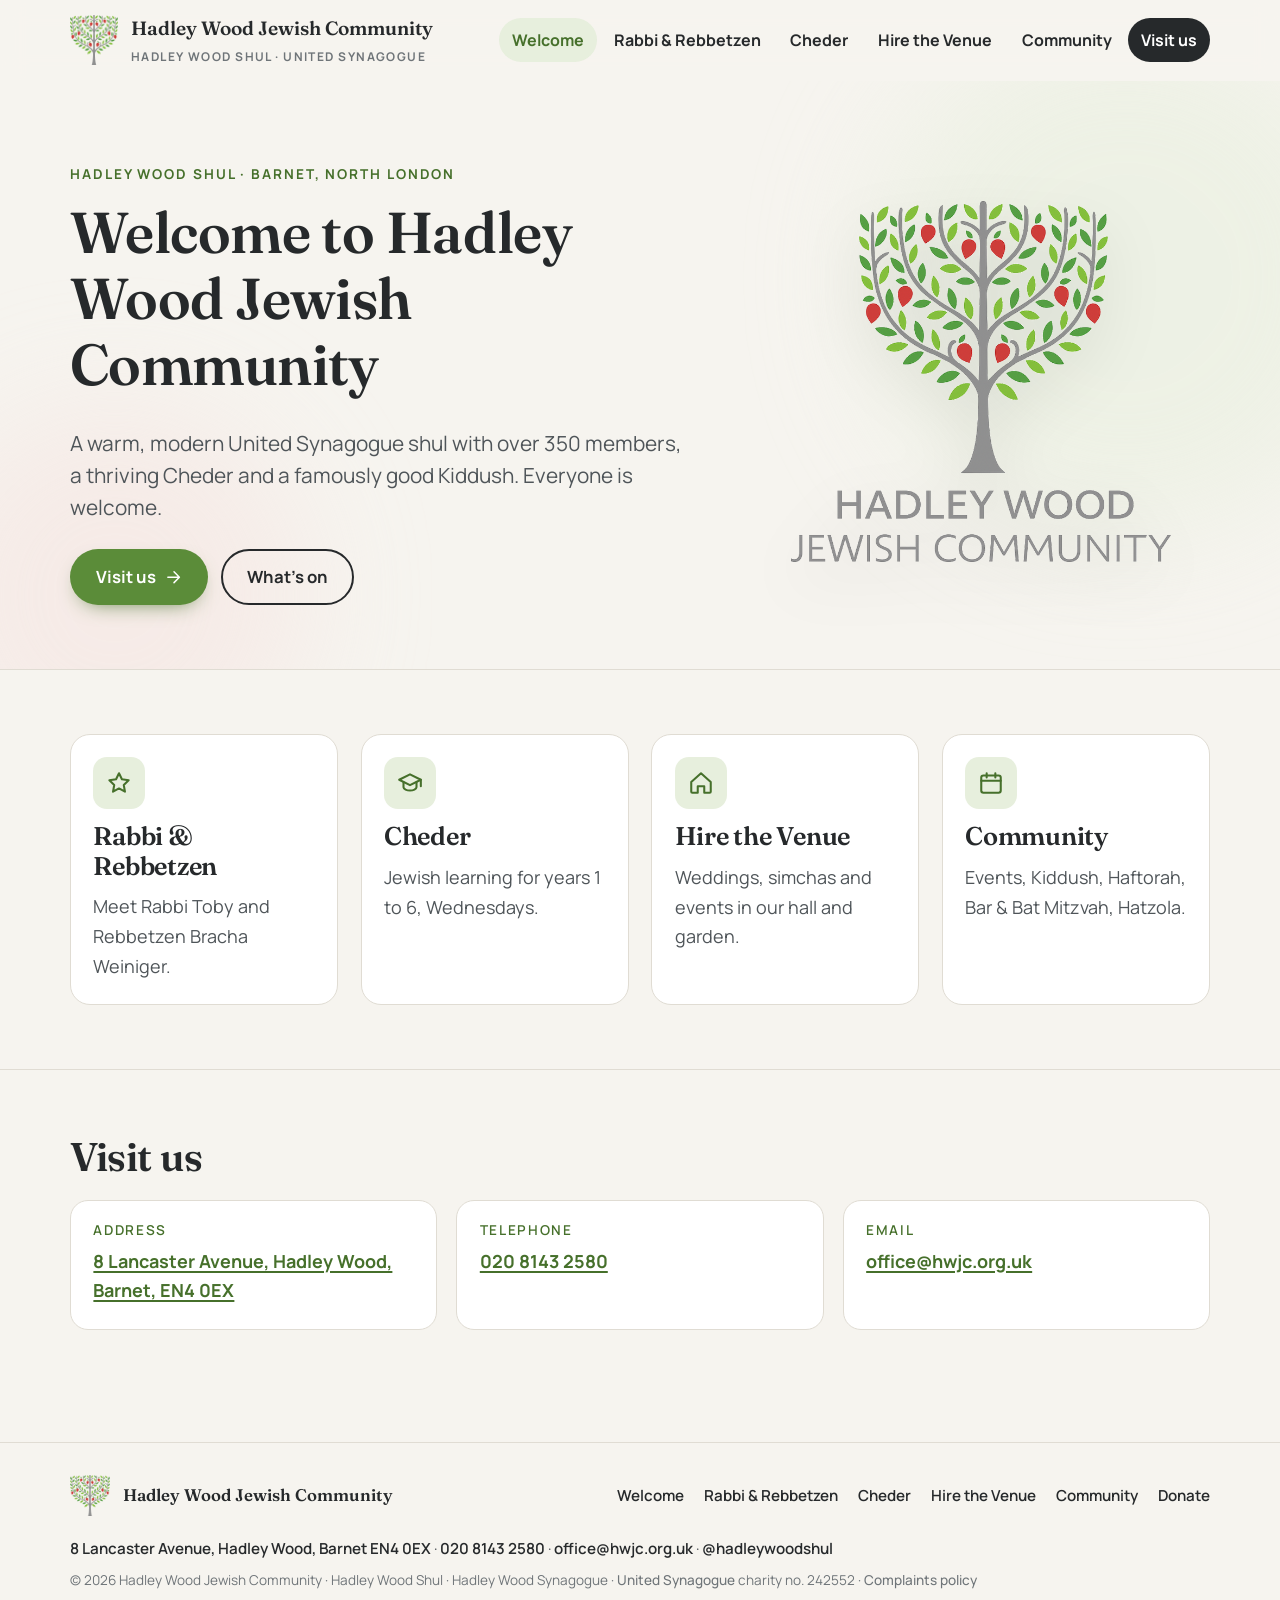
==== commit f5d4073c: "Add venue weddings photo, Rabbi Toby video and community news items - Hall Hire renamed to Hire the " ====
--- a/index.html
+++ b/index.html
@@ -45,7 +45,7 @@
 <li><a href="index.html" aria-current="page">Welcome</a></li>
 <li><a href="rabbi.html">Rabbi &amp; Rebbetzen</a></li>
 <li><a href="cheder.html">Cheder</a></li>
-<li><a href="hall-hire.html">Hall Hire</a></li>
+<li><a href="hall-hire.html">Hire the Venue</a></li>
 <li><a href="community.html">Community</a></li>
 <li class="nav-cta"><a href="index.html#visit">Visit us</a></li>
       </ul>
@@ -59,7 +59,7 @@
     <div>
       <span class="eyebrow reveal">Hadley Wood Shul &middot; Barnet, North London</span>
       <h1 id="welcome-title" class="reveal" data-delay="1">Welcome to Hadley Wood Jewish Community</h1>
-      <p class="lead reveal" data-delay="2">A warm, modern United Synagogue shul with over 250 members, a thriving Cheder and a famously good Kiddush. Everyone is welcome.</p>
+      <p class="lead reveal" data-delay="2">A warm, modern United Synagogue shul with over 350 members, a thriving Cheder and a famously good Kiddush. Everyone is welcome.</p>
       <div class="btn-row reveal" data-delay="3">
         <a class="btn btn--primary" href="#visit">Visit us <svg viewBox="0 0 24 24" fill="none" stroke="currentColor" stroke-width="1.9" stroke-linecap="round" stroke-linejoin="round" aria-hidden="true"><path d="M5 12h14M13 5l7 7-7 7"/></svg></a>
         <a class="btn btn--outline" href="community.html">What&rsquo;s on</a>
@@ -86,8 +86,8 @@
       </a>
       <a class="card card--link" href="hall-hire.html">
         <div class="card__icon"><svg viewBox="0 0 24 24" fill="none" stroke="currentColor" stroke-width="1.9" stroke-linecap="round" stroke-linejoin="round" aria-hidden="true"><path d="M3 11l9-8 9 8v9a1 1 0 0 1-1 1h-5v-6H9v6H4a1 1 0 0 1-1-1z"/></svg></div>
-        <h3>Hall Hire</h3>
-        <p>Modern hall, garden marquee and kosher kitchen.</p>
+        <h3>Hire the Venue</h3>
+        <p>Weddings, simchas and events in our hall and garden.</p>
       </a>
       <a class="card card--link" href="community.html">
         <div class="card__icon"><svg viewBox="0 0 24 24" fill="none" stroke="currentColor" stroke-width="1.9" stroke-linecap="round" stroke-linejoin="round" aria-hidden="true"><rect x="3" y="5" width="18" height="16" rx="2"/><path d="M3 10h18M8 3v4M16 3v4"/></svg></div>
@@ -126,7 +126,7 @@
         <li><a href="index.html">Welcome</a></li>
         <li><a href="rabbi.html">Rabbi &amp; Rebbetzen</a></li>
         <li><a href="cheder.html">Cheder</a></li>
-        <li><a href="hall-hire.html">Hall Hire</a></li>
+        <li><a href="hall-hire.html">Hire the Venue</a></li>
         <li><a href="community.html">Community</a></li>
         <li><a href="https://theus.org.uk/donate/?project=My%20Community&amp;synagogue=130" rel="noopener" target="_blank">Donate</a></li>
       </ul>
--- a/css/styles.css
+++ b/css/styles.css
@@ -629,6 +629,10 @@
 .gallery figcaption strong { display: block; color: var(--ink); font-size: 1.05rem; }
 @media (max-width: 860px) { .gallery { grid-template-columns: 1fr; } }
 
+.gallery--four { grid-template-columns: repeat(4, 1fr); }
+@media (max-width: 860px) { .gallery--four { grid-template-columns: 1fr 1fr; } }
+.gallery--four { grid-template-columns: repeat(4, 1fr); }
+@media (max-width: 860px) { .gallery--four { grid-template-columns: 1fr 1fr; } }
 .gallery--feature { grid-template-columns: 2fr 1fr; }
 .gallery--feature figure:first-child { grid-row: span 2; }
 .gallery--feature figure:first-child img { aspect-ratio: auto; height: 100%; }
@@ -889,6 +893,51 @@
 .footer-bottom { margin: 0; color: var(--muted); font-size: 0.85rem; }
 .footer-bottom a { color: var(--muted); font-weight: 500; }
 
+/* Community news */
+.news {
+  display: grid;
+  grid-template-columns: minmax(200px, 240px) 1fr;
+  gap: clamp(1.25rem, 3vw, 2.5rem);
+  align-items: start;
+}
+.news__video { margin: 0; }
+.news__video video {
+  width: 100%;
+  height: auto;
+  aspect-ratio: 9 / 16;
+  display: block;
+  border-radius: 18px;
+  background: #000;
+  border: 1px solid var(--line);
+}
+.news__video figcaption {
+  margin-top: 0.6rem;
+  font-weight: 700;
+  color: var(--ink);
+}
+.news__list {
+  list-style: none;
+  padding: 0;
+  margin: 0;
+  display: grid;
+  gap: 0.9rem;
+}
+.news__list li {
+  margin: 0;
+  background: var(--surface);
+  border: 1px solid var(--line);
+  border-radius: 18px;
+  padding: 1.1rem 1.3rem;
+}
+.news__list li:first-child { background: var(--accent-soft); border-color: transparent; }
+.news__list h3 { margin: 0 0 0.25rem; font-size: 1.25rem; }
+.news__list p { margin: 0; color: var(--ink-soft); }
+.news__list .eyebrow { margin-bottom: 0.3rem; }
+@media (max-width: 760px) {
+  .news { grid-template-columns: 1fr; }
+  .news__video { max-width: 220px; margin-inline: auto; }
+}
+
 /* ---------- Phone compaction ---------- */
 @media (max-width: 600px) {
   .hero { padding: 1.75rem 0 1.5rem; }
@@ -896,6 +945,9 @@
   .lead { font-size: 1.15rem; }
   .section { padding: 1.5rem 0; }
   .card-grid { grid-template-columns: 1fr 1fr; gap: 0.7rem; }
+  .emergency-number { font-size: 1.6rem; }
+  .news { gap: 1rem; }
+  .news__list { gap: 0.6rem; }
   .card-grid--wide { grid-template-columns: 1fr; }
   .card { padding: 1rem; border-radius: 14px; gap: 0.35rem; }
   .card__icon { display: none; }
@@ -906,6 +958,7 @@
   .contact-item { padding: 0.9rem 1rem; }
   .gallery { gap: 0.7rem; }
   .gallery figure img { aspect-ratio: 16 / 9; }
+  .news__list li { padding: 0.9rem 1rem; }
   .gallery figcaption { padding: 0.5rem 0.9rem; }
   .facts li { padding: 0.65rem 0.9rem; }
   .footer-links { display: none; }
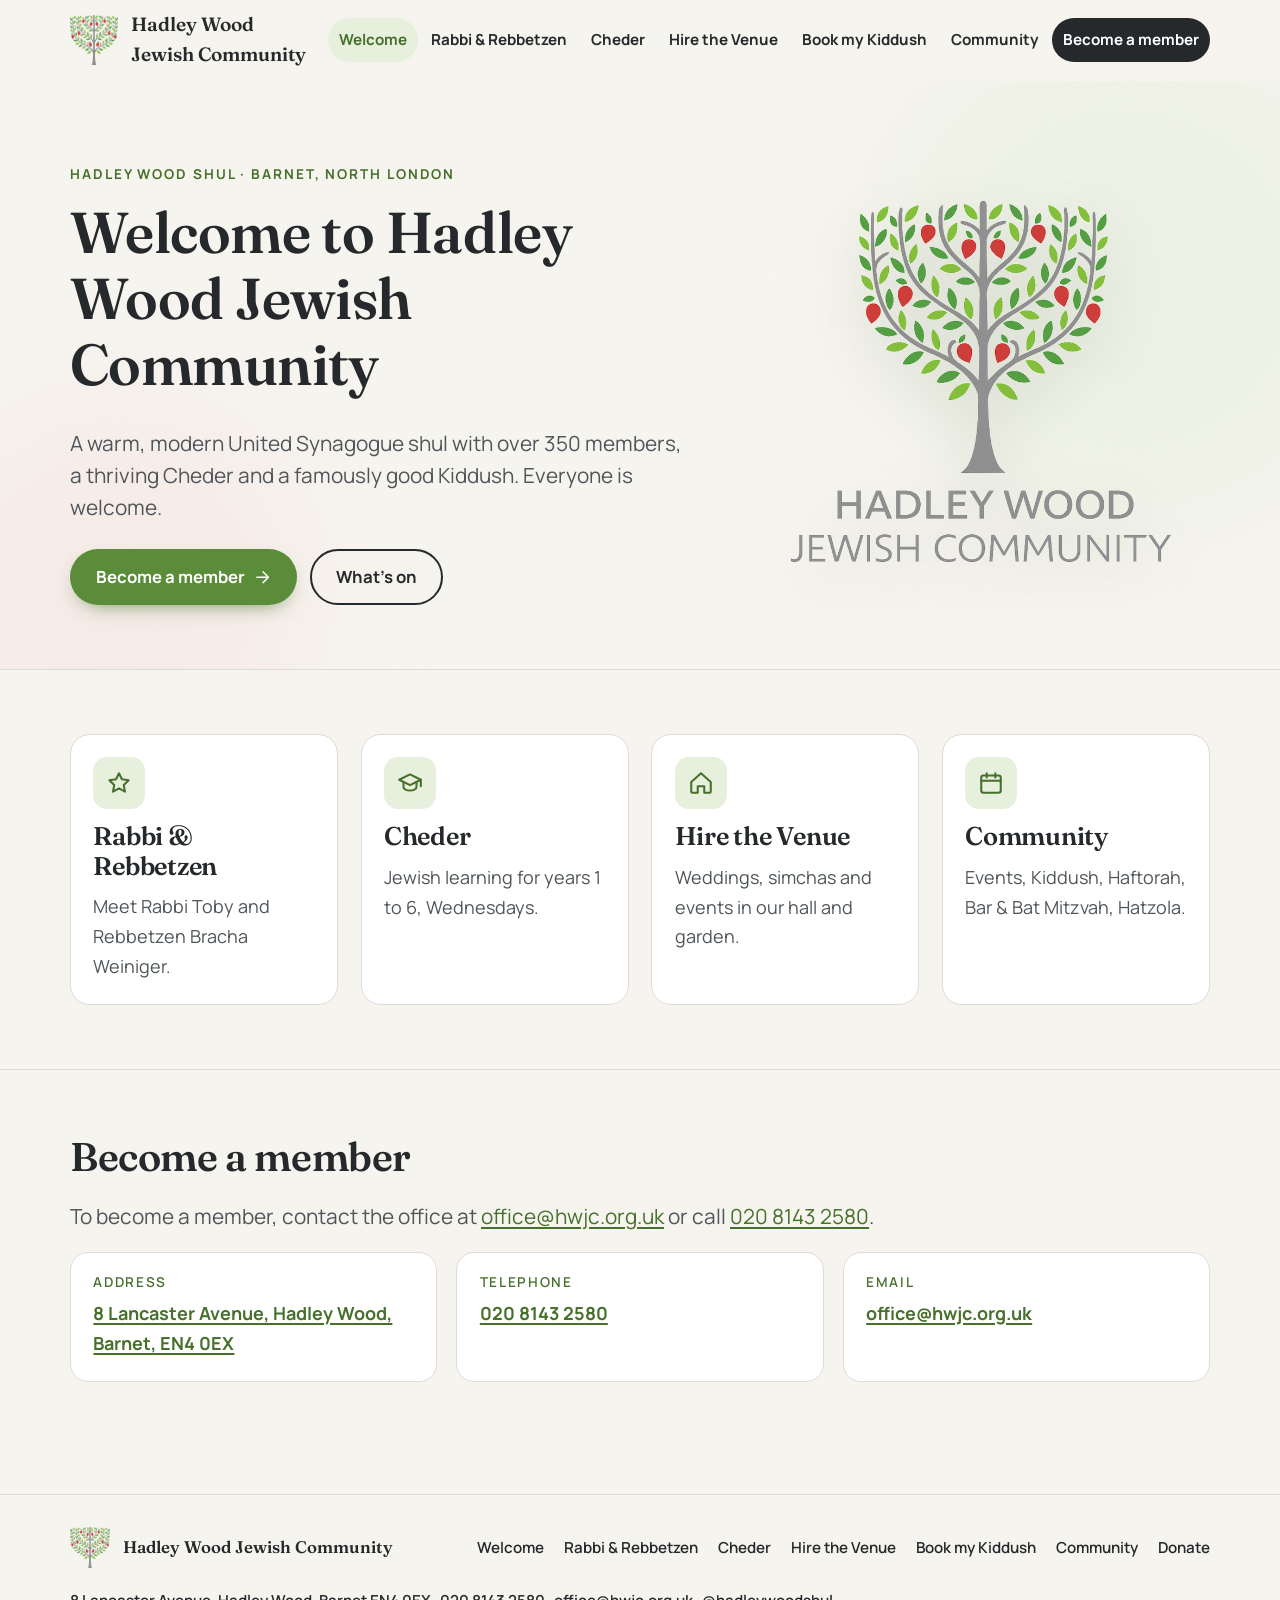
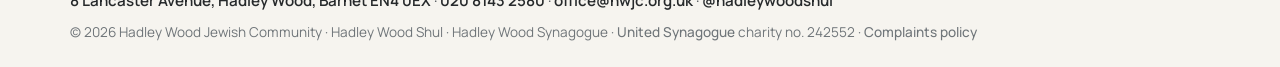
==== commit 2539fb71: "Rename Visit us to Become a member Co-Authored-By: Claude Fable 5.1 <noreply@anthropic.com> Claude-S" ====
--- a/index.html
+++ b/index.html
@@ -46,8 +46,9 @@
 <li><a href="rabbi.html">Rabbi &amp; Rebbetzen</a></li>
 <li><a href="cheder.html">Cheder</a></li>
 <li><a href="hall-hire.html">Hire the Venue</a></li>
+<li><a href="book-my-kiddush.html">Book my Kiddush</a></li>
 <li><a href="community.html">Community</a></li>
-<li class="nav-cta"><a href="index.html#visit">Visit us</a></li>
+<li class="nav-cta"><a href="index.html#join">Become a member</a></li>
       </ul>
     </nav>
   </div>
@@ -61,7 +62,7 @@
       <h1 id="welcome-title" class="reveal" data-delay="1">Welcome to Hadley Wood Jewish Community</h1>
       <p class="lead reveal" data-delay="2">A warm, modern United Synagogue shul with over 350 members, a thriving Cheder and a famously good Kiddush. Everyone is welcome.</p>
       <div class="btn-row reveal" data-delay="3">
-        <a class="btn btn--primary" href="#visit">Visit us <svg viewBox="0 0 24 24" fill="none" stroke="currentColor" stroke-width="1.9" stroke-linecap="round" stroke-linejoin="round" aria-hidden="true"><path d="M5 12h14M13 5l7 7-7 7"/></svg></a>
+        <a class="btn btn--primary" href="#join">Become a member <svg viewBox="0 0 24 24" fill="none" stroke="currentColor" stroke-width="1.9" stroke-linecap="round" stroke-linejoin="round" aria-hidden="true"><path d="M5 12h14M13 5l7 7-7 7"/></svg></a>
         <a class="btn btn--outline" href="community.html">What&rsquo;s on</a>
       </div>
     </div>
@@ -98,9 +99,10 @@
   </div>
 </section>
 
-<section class="section" id="visit" aria-labelledby="visit-title">
+<section class="section" id="join" aria-labelledby="join-title">
   <div class="container">
-    <h2 id="visit-title" class="reveal">Visit us</h2>
+    <h2 id="join-title" class="reveal">Become a member</h2>
+    <p class="lead reveal" style="margin-bottom:1.25rem">To become a member, contact the office at <a href="mailto:office@hwjc.org.uk">office@hwjc.org.uk</a> or call <a href="tel:+442081432580">020 8143 2580</a>.</p>
     <div class="contact-grid reveal-stagger">
       <div class="contact-item">
         <h3>Address</h3>
@@ -127,6 +129,7 @@
         <li><a href="rabbi.html">Rabbi &amp; Rebbetzen</a></li>
         <li><a href="cheder.html">Cheder</a></li>
         <li><a href="hall-hire.html">Hire the Venue</a></li>
+        <li><a href="book-my-kiddush.html">Book my Kiddush</a></li>
         <li><a href="community.html">Community</a></li>
         <li><a href="https://theus.org.uk/donate/?project=My%20Community&amp;synagogue=130" rel="noopener" target="_blank">Donate</a></li>
       </ul>
--- a/css/styles.css
+++ b/css/styles.css
@@ -284,6 +284,7 @@
   color: var(--muted);
   margin-top: 0.2rem;
   white-space: nowrap;
+  position: absolute; width: 1px; height: 1px; overflow: hidden; clip: rect(0, 0, 0, 0);
 }
 
 .nav-toggle {
@@ -306,7 +307,7 @@
   list-style: none;
   display: flex;
   align-items: center;
-  gap: 0.25rem;
+  gap: 0.1rem;
   margin: 0;
   padding: 0;
 }
@@ -317,11 +318,11 @@
   align-items: center;
   gap: 0.35rem;
   min-height: 2.8rem;
-  padding: 0.5rem 0.8rem;
+  padding: 0.5rem 0.7rem;
   border-radius: 999px;
   color: var(--ink);
   font-weight: 700;
-  font-size: 1rem;
+  font-size: 0.95rem;
   text-decoration: none;
   background: transparent;
   border: 0;
@@ -368,7 +369,7 @@
 }
 .nav-cta a:hover { background: var(--accent-strong); color: #fff; }
 
-@media (max-width: 1000px) {
+@media (max-width: 1120px) {
   .nav-toggle { display: inline-flex; }
   .site-nav {
     position: absolute;
@@ -482,7 +483,7 @@
 .split--reverse > :first-child { order: 2; }
 .split--top { align-items: start; }
 @media (max-width: 860px) {
-  .split { grid-template-columns: 1fr; }
+  .split { grid-template-columns: minmax(0, 1fr); }
   .split--reverse > :first-child { order: 0; }
 }
 
@@ -930,6 +931,8 @@
   padding: 1.1rem 1.3rem;
 }
 .news__list li:first-child { background: var(--accent-soft); border-color: transparent; }
+.news__list--row { grid-template-columns: repeat(3, 1fr); align-items: start; }
+@media (max-width: 760px) { .news__list--row { grid-template-columns: 1fr; } }
 .news__list h3 { margin: 0 0 0.25rem; font-size: 1.25rem; }
 .news__list p { margin: 0; color: var(--ink-soft); }
 .news__list .eyebrow { margin-bottom: 0.3rem; }
@@ -1049,3 +1052,324 @@
   .site-header, .site-footer, .palette-picker, .nav-toggle { display: none !important; }
   .reveal, .reveal-stagger > * { opacity: 1 !important; transform: none !important; }
 }
+
+/* =====================================================================
+   Book my Kiddush — calendar, booking form, FAQ chat
+   ===================================================================== */
+.cal {
+  min-width: 0;
+  background: var(--surface);
+  border: 1px solid var(--line);
+  border-radius: 20px;
+  padding: 1.25rem;
+}
+.cal__head {
+  display: flex;
+  align-items: center;
+  justify-content: space-between;
+  gap: 0.5rem;
+  margin-bottom: 0.9rem;
+}
+.cal__head h3 { margin: 0; font-size: 1.25rem; }
+.cal__nav {
+  min-height: 2.6rem;
+  padding: 0.4rem 1rem;
+  border-radius: 999px;
+  border: 2px solid var(--line);
+  background: var(--surface);
+  color: var(--ink);
+  font: inherit;
+  font-weight: 700;
+  cursor: pointer;
+}
+.cal__nav:hover { border-color: var(--ink); }
+.cal__weekdays,
+.cal__grid {
+  display: grid;
+  grid-template-columns: repeat(7, minmax(0, 1fr));
+  min-width: 0;
+  gap: 0.4rem;
+}
+.cal__weekdays div {
+  text-align: center;
+  font-size: 0.8rem;
+  font-weight: 700;
+  letter-spacing: 0.06em;
+  text-transform: uppercase;
+  color: var(--muted);
+  padding-bottom: 0.3rem;
+}
+.cal__day {
+  aspect-ratio: 1 / 1;
+  display: flex;
+  flex-direction: column;
+  align-items: center;
+  justify-content: center;
+  gap: 0.2rem;
+  border-radius: 12px;
+  border: 1px solid var(--line);
+  background: var(--surface);
+  color: var(--ink);
+  font: inherit;
+  padding: 0.2rem;
+  min-width: 0;
+  overflow: hidden;
+  cursor: default;
+  transition: background 0.15s, border-color 0.15s, transform 0.15s;
+}
+.cal__num { font-weight: 700; font-size: 1rem; }
+.cal__day.is-available { cursor: pointer; }
+.cal__day.is-available:hover { background: var(--accent-soft); border-color: var(--accent); transform: translateY(-1px); }
+.cal__day.is-off { background: var(--bg); color: var(--muted); border-color: transparent; }
+.cal__day.is-other .cal__num { color: var(--muted); font-weight: 500; }
+.cal__day.is-selected { outline: 3px solid var(--accent); outline-offset: 2px; background: var(--accent-soft); }
+.cal__day:disabled { cursor: default; }
+.chip {
+  font-size: 0.6rem;
+  font-weight: 700;
+  letter-spacing: 0.04em;
+  text-transform: uppercase;
+  padding: 0.1rem 0.4rem;
+  border-radius: 999px;
+  white-space: nowrap;
+  max-width: 100%;
+  overflow: hidden;
+  text-overflow: ellipsis;
+}
+.chip--free { background: var(--accent-soft); color: var(--accent-strong); }
+.chip--booked { background: var(--secondary-soft); color: var(--secondary); }
+.chip--other { background: var(--bg-alt); color: var(--muted); }
+.cal__loading { color: var(--muted); font-size: 0.95rem; margin: 0 0 0.75rem; }
+.cal__key { display: flex; flex-wrap: wrap; gap: 0.5rem 1rem; margin: 0.9rem 0 0; font-size: 0.85rem; color: var(--muted); }
+.cal__key span { display: inline-flex; align-items: center; gap: 0.4rem; }
+@media (max-width: 520px) {
+  .cal { padding: 0.8rem; }
+  .cal__weekdays, .cal__grid { gap: 0.25rem; }
+  .cal__day { border-radius: 9px; }
+  /* Phones: chips become colour bars under the number; the legend explains them */
+  .cal__day .chip { font-size: 0; height: 6px; width: 70%; padding: 0; border-radius: 999px; }
+  .cal__day .chip--free { background: var(--accent); }
+  .cal__day .chip--booked { background: var(--secondary); }
+  .chip--other { display: none; }
+  .cal__key .chip { font-size: 0.55rem; padding: 0.05rem 0.35rem; }
+  .cal__num { font-size: 0.9rem; }
+  .cal__head h3 { font-size: 1.05rem; }
+  .cal__nav { padding: 0.35rem 0.7rem; }
+}
+
+/* Booking form */
+.form-card {
+  background: var(--surface);
+  border: 1px solid var(--line);
+  border-radius: 20px;
+  padding: 1.5rem;
+}
+.form-intro { color: var(--ink-soft); margin: 0; }
+.form-head {
+  display: flex;
+  align-items: center;
+  justify-content: space-between;
+  gap: 1rem;
+  margin-bottom: 1rem;
+}
+.form-head h3 { margin: 0; font-size: 1.3rem; }
+.link-btn {
+  background: none;
+  border: 0;
+  padding: 0.25rem 0;
+  font: inherit;
+  font-weight: 700;
+  color: var(--accent-strong);
+  text-decoration: underline;
+  text-underline-offset: 0.15em;
+  cursor: pointer;
+  white-space: nowrap;
+}
+.kform {
+  display: grid;
+  grid-template-columns: 1fr 1fr;
+  gap: 1rem;
+}
+.kform__full { grid-column: 1 / -1; }
+.kform__field label {
+  display: block;
+  font-size: 0.9rem;
+  font-weight: 700;
+  margin-bottom: 0.3rem;
+}
+.kform input,
+.kform select {
+  width: 100%;
+  min-height: 3rem;
+  padding: 0.6rem 0.9rem;
+  border: 1.5px solid var(--line);
+  border-radius: 12px;
+  background: var(--surface);
+  color: var(--ink);
+  font: inherit;
+}
+.kform input:focus,
+.kform select:focus { outline: 3px solid var(--focus); outline-offset: 1px; border-color: var(--focus); }
+.kform input:disabled { background: var(--bg); color: var(--muted); }
+.kform__actions { display: flex; align-items: center; flex-wrap: wrap; gap: 0.9rem; }
+.form-msg { font-size: 0.95rem; font-weight: 600; color: var(--ink-soft); }
+.form-msg--ok { color: var(--accent-strong); }
+.form-msg--error { color: var(--secondary); }
+.form-error { color: var(--secondary); font-size: 0.9rem; margin: 0.5rem 0 0; }
+.form-success {
+  background: var(--accent-soft);
+  color: var(--accent-strong);
+  border-radius: 14px;
+  padding: 1.25rem;
+  text-align: center;
+  font-weight: 600;
+}
+@media (max-width: 600px) { .kform { grid-template-columns: 1fr; } }
+
+/* Package details */
+.pkg {
+  background: var(--accent-soft);
+  border-radius: 14px;
+  padding: 1rem 1.1rem;
+  animation: pkgIn 0.25s ease-out;
+}
+.pkg--special { background: var(--secondary-soft); }
+.pkg h4 { margin: 0 0 0.5rem; font-size: 0.95rem; }
+.pkg p { font-size: 0.95rem; color: var(--ink-soft); }
+.pkg__list {
+  list-style: none;
+  padding: 0;
+  margin: 0;
+  display: grid;
+  grid-template-columns: 1fr 1fr;
+  gap: 0.15rem 1rem;
+  font-size: 0.95rem;
+}
+.pkg__list li { margin: 0; padding-left: 1rem; position: relative; }
+.pkg__list li::before { content: "\2022"; position: absolute; left: 0; color: var(--accent-strong); font-weight: 700; }
+.pkg__extras { border-top: 1px solid rgba(0, 0, 0, 0.08); margin-top: 0.8rem; padding-top: 0.8rem; }
+.pkg__extras-title { font-size: 0.9rem; font-weight: 700; margin: 0 0 0.5rem; color: var(--ink); }
+.extra-grid { display: grid; grid-template-columns: 1fr 1fr; gap: 0.5rem; }
+.extra-option input[type="radio"] { position: absolute; opacity: 0; width: 0; height: 0; }
+.extra-option label {
+  display: flex;
+  align-items: center;
+  gap: 0.5rem;
+  padding: 0.55rem 0.75rem;
+  border-radius: 10px;
+  border: 1.5px solid var(--line);
+  background: var(--surface);
+  cursor: pointer;
+  font-size: 0.9rem;
+  color: var(--ink);
+  transition: border-color 0.15s, background 0.15s;
+}
+.extra-option label::before {
+  content: "";
+  flex: none;
+  width: 16px;
+  height: 16px;
+  border-radius: 50%;
+  border: 2px solid var(--line);
+  background: #fff;
+  transition: border-color 0.15s, background 0.15s;
+}
+.extra-option input[type="radio"]:checked + label {
+  border-color: var(--accent);
+  background: var(--surface);
+  color: var(--accent-strong);
+  font-weight: 700;
+}
+.extra-option input[type="radio"]:checked + label::before {
+  border-color: var(--accent);
+  background: var(--accent);
+  box-shadow: inset 0 0 0 3px #fff;
+}
+.extra-option input[type="radio"]:focus-visible + label { outline: 3px solid var(--focus); outline-offset: 2px; }
+.extra-option label:hover { border-color: var(--accent); }
+@keyframes pkgIn {
+  from { opacity: 0; transform: translateY(-6px); }
+  to { opacity: 1; transform: translateY(0); }
+}
+@media (max-width: 480px) { .pkg__list, .extra-grid { grid-template-columns: 1fr; } }
+
+/* Key information accordions */
+.faq { display: grid; gap: 0.6rem; }
+.faq details {
+  background: var(--surface);
+  border: 1px solid var(--line);
+  border-radius: 14px;
+  padding: 0 1.1rem;
+}
+.faq summary {
+  cursor: pointer;
+  font-weight: 700;
+  padding: 0.9rem 0;
+  list-style: none;
+  display: flex;
+  justify-content: space-between;
+  align-items: center;
+  gap: 1rem;
+}
+.faq summary::-webkit-details-marker { display: none; }
+.faq summary::after {
+  content: "+";
+  font-size: 1.4rem;
+  line-height: 1;
+  color: var(--accent-strong);
+  flex: none;
+}
+.faq details[open] summary::after { content: "\2212"; }
+.faq details p { padding: 0 0 1rem; margin: 0; color: var(--ink-soft); }
+
+/* FAQ chat widget */
+.chat-panel[hidden] { display: none; }
+.chat-root { position: fixed; bottom: 1rem; right: 1rem; z-index: 150; display: flex; flex-direction: column; align-items: flex-end; gap: 0.6rem; }
+.chat-panel {
+  width: 20rem;
+  max-width: calc(100vw - 2rem);
+  background: var(--surface);
+  border: 1px solid var(--line);
+  border-radius: 18px;
+  box-shadow: 0 24px 50px -24px rgba(0, 0, 0, 0.45);
+  overflow: hidden;
+  display: flex;
+  flex-direction: column;
+}
+.chat-head {
+  display: flex;
+  justify-content: space-between;
+  align-items: center;
+  padding: 0.75rem 1rem;
+  border-bottom: 1px solid var(--line);
+  font-weight: 700;
+}
+.chat-close { background: none; border: 0; font: inherit; font-size: 1.1rem; color: var(--muted); cursor: pointer; padding: 0.2rem 0.4rem; }
+.chat-messages { padding: 0.8rem 1rem; max-height: 16rem; overflow-y: auto; display: grid; gap: 0.4rem; font-size: 0.9rem; }
+.chat-hint { color: var(--muted); font-size: 0.8rem; }
+.chat-row { display: flex; }
+.chat-row--user { justify-content: flex-end; }
+.chat-bubble { max-width: 85%; padding: 0.5rem 0.75rem; border-radius: 14px; background: var(--bg-alt); color: var(--ink); }
+.chat-bubble--user { background: var(--accent); color: #fff; }
+.chat-questions { display: flex; flex-wrap: wrap; gap: 0.4rem; padding: 0.7rem 1rem; border-top: 1px solid var(--line); background: var(--bg); }
+.chat-q {
+  font: inherit;
+  font-size: 0.78rem;
+  font-weight: 600;
+  padding: 0.35rem 0.7rem;
+  border-radius: 999px;
+  border: 1px solid var(--line);
+  background: var(--surface);
+  color: var(--ink);
+  cursor: pointer;
+}
+.chat-q:hover { background: var(--accent-soft); border-color: var(--accent); }
+.typing-dots { display: inline-flex; align-items: flex-end; gap: 3px; }
+.typing-dot { width: 5px; height: 5px; border-radius: 999px; background: var(--muted); animation: typingBounce 0.6s infinite ease-in-out; }
+.typing-dot:nth-child(2) { animation-delay: 0.15s; }
+.typing-dot:nth-child(3) { animation-delay: 0.3s; }
+@keyframes typingBounce {
+  0%, 80%, 100% { transform: translateY(0); }
+  40% { transform: translateY(-3px); }
+}
+.credit { font-size: 0.85rem; color: var(--muted); margin-top: 1.25rem; }
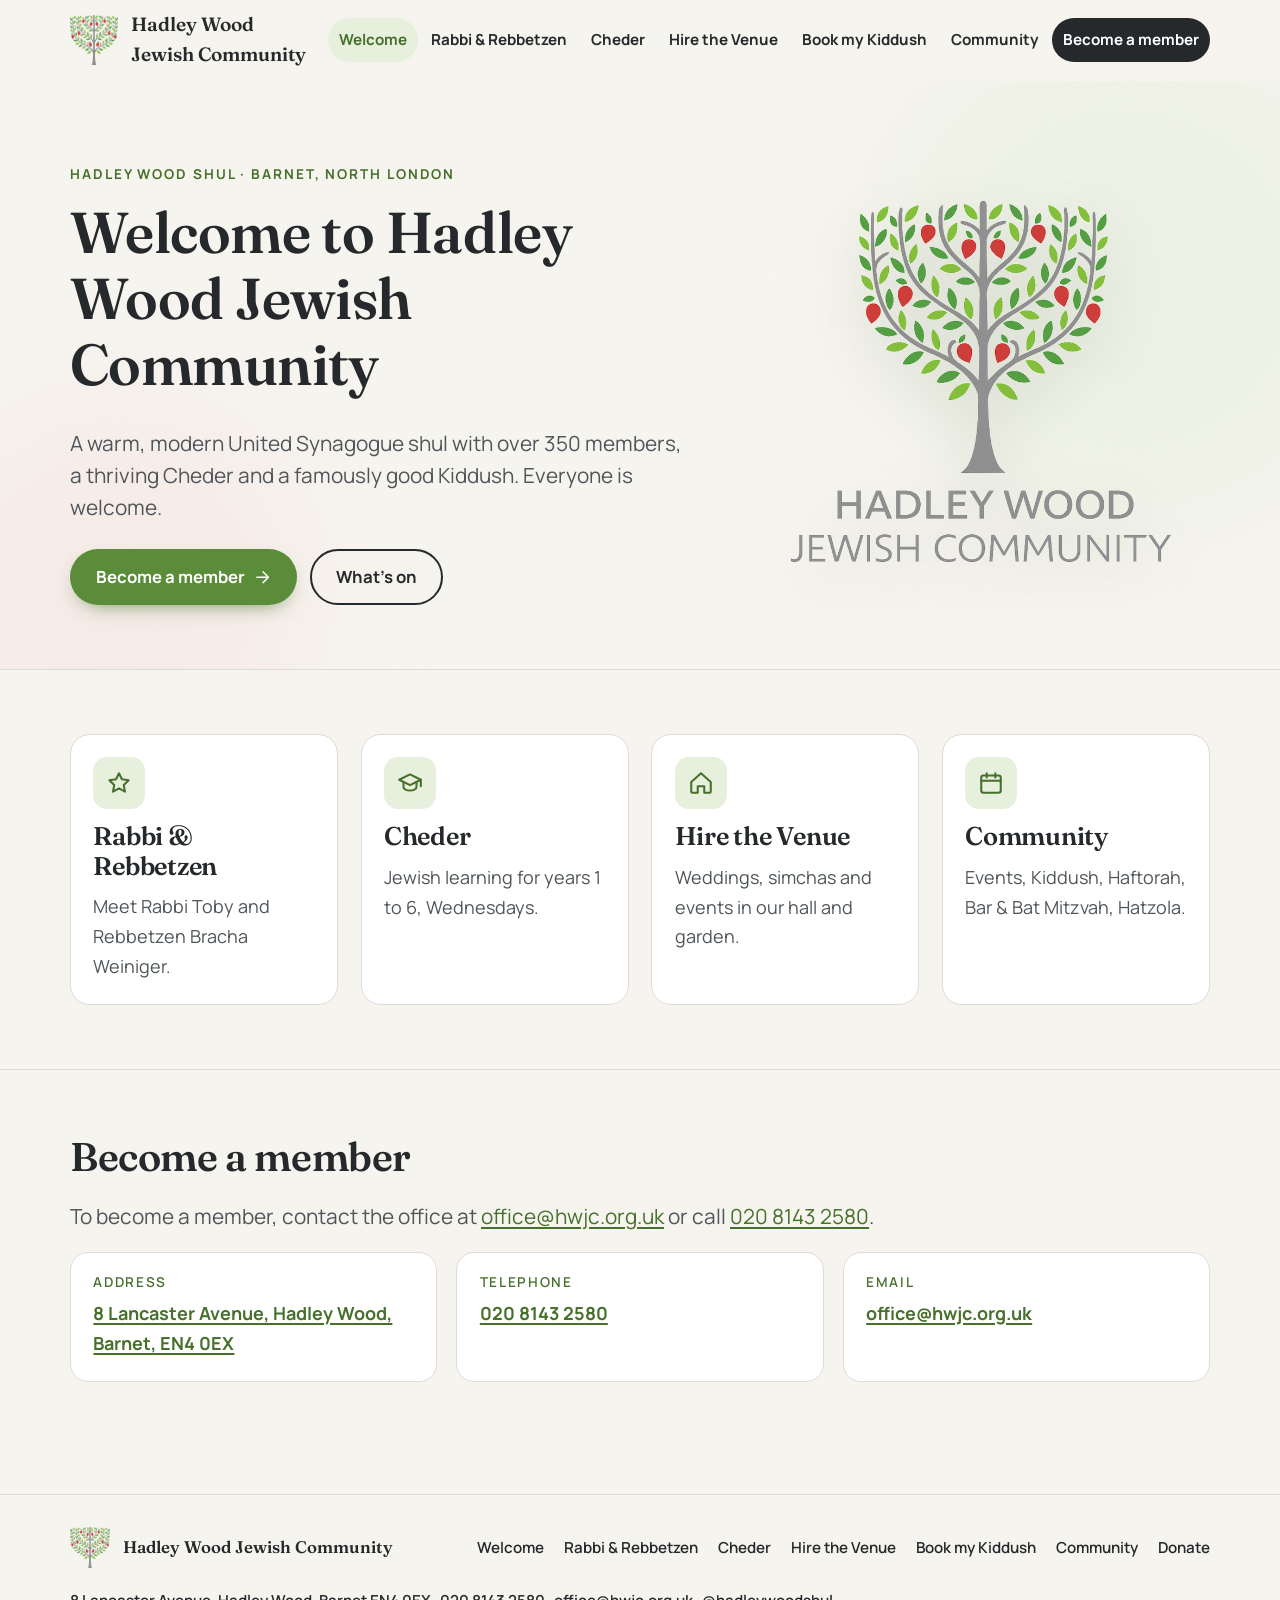
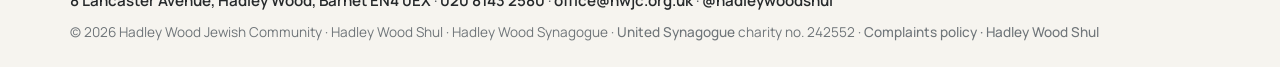
==== commit 80124f38: "Update footer content with additional link" ====
--- a/index.html
+++ b/index.html
@@ -26,7 +26,7 @@
 <link rel="preconnect" href="https://fonts.googleapis.com">
 <link rel="preconnect" href="https://fonts.gstatic.com" crossorigin>
 <link rel="stylesheet" href="https://fonts.googleapis.com/css2?family=Fraunces:opsz,wght@9..144,500;9..144,600&family=Manrope:wght@500;600;700;800&display=swap">
-<link rel="stylesheet" href="css/styles.css">
+<link rel="stylesheet" href="css/styles.css?v=814792a2">
 <script type="application/ld+json">{"@context": "https://schema.org", "@type": ["Synagogue", "Organization"], "name": "Hadley Wood Jewish Community", "alternateName": ["Hadley Wood Shul", "Hadley Wood Synagogue", "HWJC"], "url": "https://YOUR-DOMAIN/", "logo": "https://YOUR-DOMAIN/assets/img/hwjc-logo.png", "image": "https://YOUR-DOMAIN/assets/img/og-image.jpg", "telephone": "+44 20 8143 2580", "email": "office@hwjc.org.uk", "address": {"@type": "PostalAddress", "streetAddress": "8 Lancaster Avenue", "addressLocality": "Hadley Wood, Barnet", "addressRegion": "Hertfordshire", "postalCode": "EN4 0EX", "addressCountry": "GB"}, "areaServed": ["Hadley Wood", "Barnet", "Cockfosters", "Enfield", "North London"], "parentOrganization": {"@type": "Organization", "name": "United Synagogue", "url": "https://www.theus.org.uk/"}, "sameAs": ["https://www.instagram.com/hadleywoodshul", "https://www.facebook.com/hadleywoodjewishcommunity/"]}</script>
 
 <script>document.documentElement.classList.remove('no-js');</script>
@@ -135,9 +135,9 @@
       </ul>
     </div>
     <p class="footer-contact"><a href="https://www.google.com/maps/search/?api=1&query=8+Lancaster+Avenue+Hadley+Wood+Barnet+EN4+0EX" rel="noopener" target="_blank">8 Lancaster Avenue, Hadley Wood, Barnet EN4 0EX</a> <span class="sep">&middot;</span> <a href="tel:+442081432580">020 8143 2580</a> <span class="sep">&middot;</span> <a href="mailto:office@hwjc.org.uk">office@hwjc.org.uk</a> <span class="sep">&middot;</span> <a href="https://www.instagram.com/hadleywoodshul" rel="noopener" target="_blank">@hadleywoodshul</a></p>
-    <p class="footer-bottom">&copy; <span data-year>2026</span> Hadley Wood Jewish Community &middot; Hadley Wood Shul &middot; Hadley Wood Synagogue &middot; <a href="https://www.theus.org.uk/" rel="noopener" target="_blank">United Synagogue</a> charity no. 242552 &middot; <a href="https://www.theus.org.uk/sites/default/files/United%20Synagogue%20Complaints%20Policy_0.pdf" rel="noopener" target="_blank">Complaints policy</a></p>
+    <p class="footer-bottom">&copy; <span data-year>2026</span> Hadley Wood Jewish Community &middot; Hadley Wood Shul &middot; Hadley Wood Synagogue &middot; <a href="https://www.theus.org.uk/" rel="noopener" target="_blank">United Synagogue</a> charity no. 242552 &middot; <a href="https://www.theus.org.uk/sites/default/files/United%20Synagogue%20Complaints%20Policy_0.pdf" rel="noopener" target="_blank">Complaints policy &middot; Hadley Wood Shul</a></p>
   </div>
 </footer>
-<script src="js/main.js" defer></script>
+<script src="js/main.js?v=2d79e629" defer></script>
 </body>
 </html>
--- a/css/styles.css
+++ b/css/styles.css
@@ -941,6 +941,15 @@
   .news__video { max-width: 220px; margin-inline: auto; }
 }
 
+/* Narrow calendar cells (phones, tablets, small laptops): labels become colour bars; the legend explains them */
+@media (max-width: 1100px) {
+  .cal__grid .cal__day .chip { font-size: 0; height: 6px; width: 70%; padding: 0; border-radius: 999px; }
+  .cal__grid .cal__day .chip--free { background: var(--accent); }
+  .cal__grid .cal__day .chip--booked { background: var(--secondary); }
+  .cal__grid .cal__day .chip--festival { background: #c9a227; }
+  .cal__grid .cal__day .cal__name { display: none; }
+}
+
 /* ---------- Phone compaction ---------- */
 @media (max-width: 600px) {
   .hero { padding: 1.75rem 0 1.5rem; }
@@ -1061,7 +1070,7 @@
   background: var(--surface);
   border: 1px solid var(--line);
   border-radius: 20px;
-  padding: 1.25rem;
+  padding: 1rem;
 }
 .cal__head {
   display: flex;
@@ -1142,15 +1151,18 @@
 .cal__loading { color: var(--muted); font-size: 0.95rem; margin: 0 0 0.75rem; }
 .cal__key { display: flex; flex-wrap: wrap; gap: 0.5rem 1rem; margin: 0.9rem 0 0; font-size: 0.85rem; color: var(--muted); }
 .cal__key span { display: inline-flex; align-items: center; gap: 0.4rem; }
-@media (max-width: 520px) {
+@media (max-width: 600px) {
   .cal { padding: 0.8rem; }
+  .cal__head { gap: 0.4rem; margin-bottom: 0.6rem; }
+  .cal__head h3 { font-size: 1.05rem; white-space: nowrap; text-align: center; }
+  .cal__nav { flex: none; white-space: nowrap; min-height: 2.3rem; padding: 0.3rem 0.75rem; font-size: 0.9rem; }
   .cal__weekdays, .cal__grid { gap: 0.25rem; }
+  .cal__weekdays div { font-size: 0.7rem; }
   .cal__day { border-radius: 9px; }
-  /* Phones: chips become colour bars under the number; the legend explains them */
-  .cal__day .chip { font-size: 0; height: 6px; width: 70%; padding: 0; border-radius: 999px; }
-  .cal__day .chip--free { background: var(--accent); }
-  .cal__day .chip--booked { background: var(--secondary); }
-  .chip--other { display: none; }
+  /* Phones: days that can't be booked are plain numbers, so only bookable Saturdays stand out */
+  .cal__day.is-off, .cal__day.is-reserved { background: transparent; border-color: transparent; }
+  .cal__day.is-off .cal__num { font-weight: 500; font-size: 0.9rem; color: var(--muted); }
+  .cal__day.is-other .cal__num { opacity: 0.55; }
   .cal__key .chip { font-size: 0.55rem; padding: 0.05rem 0.35rem; }
   .cal__num { font-size: 0.9rem; }
   .cal__head h3 { font-size: 1.05rem; }
@@ -1373,3 +1385,96 @@
   40% { transform: translateY(-3px); }
 }
 .credit { font-size: 0.85rem; color: var(--muted); margin-top: 1.25rem; }
+
+/* ---------- Read my Haftorah (Community page) ---------- */
+.chip--festival { background: #efe6c8; color: #6b5510; }
+/* Calendar cells are narrow: keep the labels compact so they never truncate */
+.cal__day .chip { font-size: 0.56rem; padding: 0.1rem 0.3rem; letter-spacing: 0.02em; }
+.cal__day .chip--other { display: none; } /* greyed-out days already show they are outside the month */
+/* Calendar gets a little more room than the form beside it */
+.split--cal { grid-template-columns: 1.15fr 0.85fr; }
+@media (max-width: 860px) { .split--cal { grid-template-columns: minmax(0, 1fr); } }
+.cal__day.is-reserved { background: var(--bg); border-color: transparent; cursor: pointer; }
+.cal__day.is-reserved:hover { border-color: var(--secondary); background: var(--secondary-soft); }
+.cal__name {
+  display: block;
+  max-width: 100%;
+  font-size: 0.62rem;
+  line-height: 1.1;
+  color: var(--ink-soft);
+  white-space: nowrap;
+  overflow: hidden;
+  text-overflow: ellipsis;
+  cursor: help;
+}
+[data-tooltip] { position: relative; }
+[data-tooltip]:hover::after {
+  content: attr(data-tooltip);
+  position: absolute;
+  bottom: 125%;
+  left: 50%;
+  transform: translateX(-50%);
+  background: var(--ink);
+  color: #fff;
+  padding: 0.25rem 0.5rem;
+  border-radius: 6px;
+  font-size: 0.75rem;
+  white-space: nowrap;
+  z-index: 50;
+  pointer-events: none;
+}
+.lookup { display: flex; gap: 0.6rem; }
+.lookup input {
+  flex: 1;
+  min-width: 0;
+  min-height: 3rem;
+  padding: 0.6rem 0.9rem;
+  border: 1.5px solid var(--line);
+  border-radius: 12px;
+  background: var(--surface);
+  color: var(--ink);
+  font: inherit;
+}
+.lookup input:focus { outline: 3px solid var(--focus); outline-offset: 1px; border-color: var(--focus); }
+.lookup__results { margin-top: 0.75rem; font-size: 0.95rem; }
+.lookup__hit { padding: 0.35rem 0; border-bottom: 1px solid var(--line); }
+.lookup__hit:last-child { border-bottom: 0; }
+.who-search {
+  width: 100%;
+  min-height: 2.8rem;
+  padding: 0.5rem 0.9rem;
+  border: 1.5px solid var(--line);
+  border-radius: 12px;
+  background: var(--surface);
+  color: var(--ink);
+  font: inherit;
+  font-size: 0.95rem;
+  margin-bottom: 0.75rem;
+}
+.who-search:focus { outline: 3px solid var(--focus); outline-offset: 1px; border-color: var(--focus); }
+.who-table { width: 100%; border-collapse: collapse; font-size: 0.95rem; }
+.who-table th {
+  text-align: left;
+  font-size: 0.7rem;
+  letter-spacing: 0.1em;
+  text-transform: uppercase;
+  color: var(--muted);
+  padding: 0.3rem 0;
+  border-bottom: 1px solid var(--line);
+}
+.who-table td { padding: 0.45rem 0.75rem 0.45rem 0; border-bottom: 1px solid var(--line); white-space: nowrap; }
+.who-table td:last-child { white-space: normal; }
+.who-name { color: var(--accent-strong); font-weight: 600; cursor: help; }
+.who-box { max-height: 22rem; overflow-y: auto; }
+.reserved-card { background: var(--secondary-soft); border-radius: 14px; padding: 1.1rem 1.2rem; }
+.reserved-card__badge { text-align: center; margin: 0 0 0.75rem; }
+.reserved-card__badge .chip { font-size: 0.75rem; padding: 0.3rem 0.75rem; }
+.reserved-card__list { margin: 0; display: grid; gap: 0.4rem; }
+.reserved-card__list div { display: flex; justify-content: space-between; gap: 1rem; padding: 0.4rem 0; border-bottom: 1px solid rgba(0, 0, 0, 0.08); font-size: 0.95rem; }
+.reserved-card__list dt { color: var(--ink-soft); font-weight: 600; }
+.reserved-card__list dd { margin: 0; text-align: right; font-weight: 700; }
+.haftorah-note { font-size: 0.85rem; color: var(--muted); margin-top: 0.75rem; }
+@media (max-width: 600px) {
+  .lookup { flex-direction: column; }
+  .lookup .btn { align-self: flex-start; }
+}
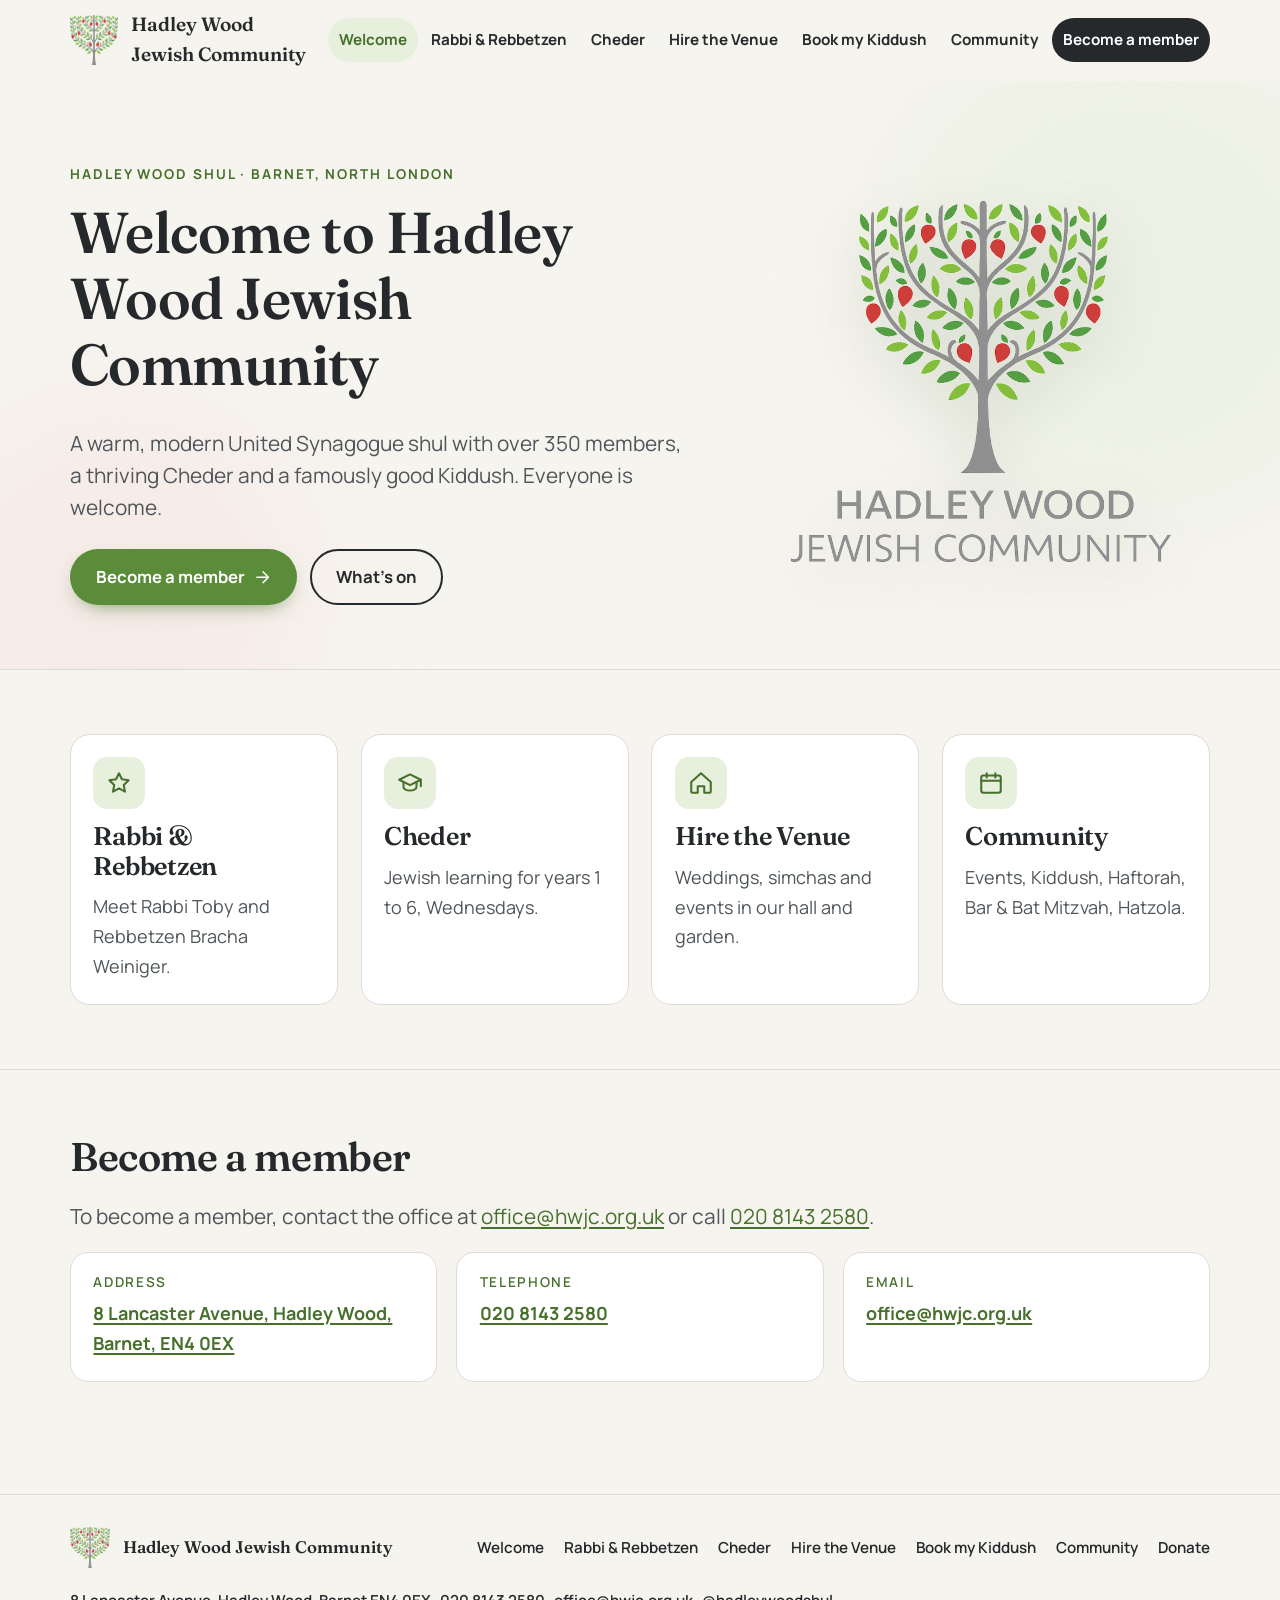
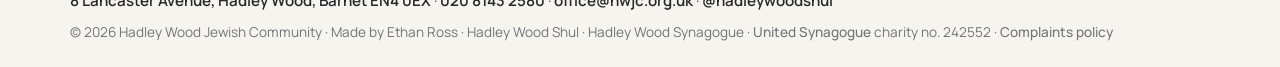
==== commit a03a3c3d: "Update footer to credit Ethan Ross" ====
--- a/index.html
+++ b/index.html
@@ -135,7 +135,7 @@
       </ul>
     </div>
     <p class="footer-contact"><a href="https://www.google.com/maps/search/?api=1&query=8+Lancaster+Avenue+Hadley+Wood+Barnet+EN4+0EX" rel="noopener" target="_blank">8 Lancaster Avenue, Hadley Wood, Barnet EN4 0EX</a> <span class="sep">&middot;</span> <a href="tel:+442081432580">020 8143 2580</a> <span class="sep">&middot;</span> <a href="mailto:office@hwjc.org.uk">office@hwjc.org.uk</a> <span class="sep">&middot;</span> <a href="https://www.instagram.com/hadleywoodshul" rel="noopener" target="_blank">@hadleywoodshul</a></p>
-    <p class="footer-bottom">&copy; <span data-year>2026</span> Hadley Wood Jewish Community &middot; Hadley Wood Shul &middot; Hadley Wood Synagogue &middot; <a href="https://www.theus.org.uk/" rel="noopener" target="_blank">United Synagogue</a> charity no. 242552 &middot; <a href="https://www.theus.org.uk/sites/default/files/United%20Synagogue%20Complaints%20Policy_0.pdf" rel="noopener" target="_blank">Complaints policy &middot; Hadley Wood Shul</a></p>
+    <p class="footer-bottom">&copy; <span data-year>2026</span> Hadley Wood Jewish Community &middot; Made by Ethan Ross &middot; Hadley Wood Shul &middot; Hadley Wood Synagogue &middot; <a href="https://www.theus.org.uk/" rel="noopener" target="_blank">United Synagogue</a> charity no. 242552 &middot; <a href="https://www.theus.org.uk/sites/default/files/United%20Synagogue%20Complaints%20Policy_0.pdf" rel="noopener" target="_blank">Complaints policy</a></p>
   </div>
 </footer>
 <script src="js/main.js?v=2d79e629" defer></script>
